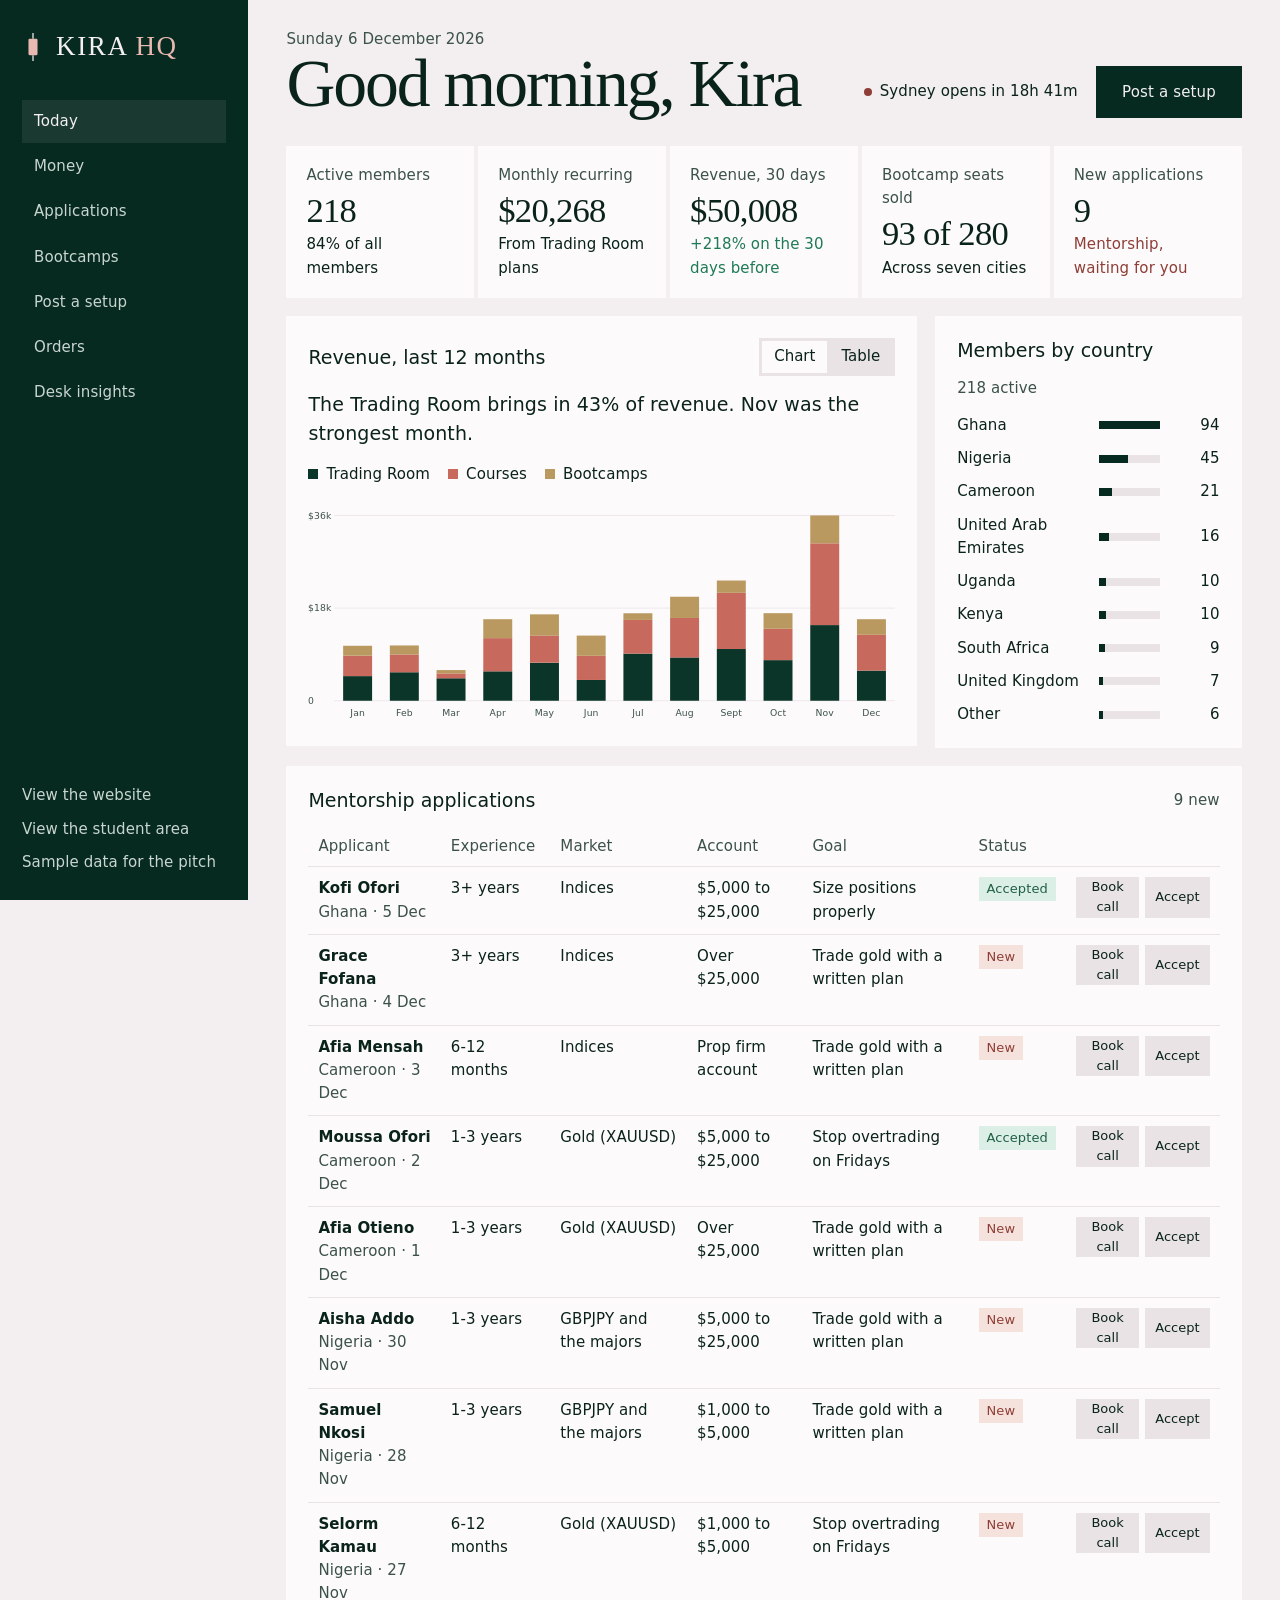
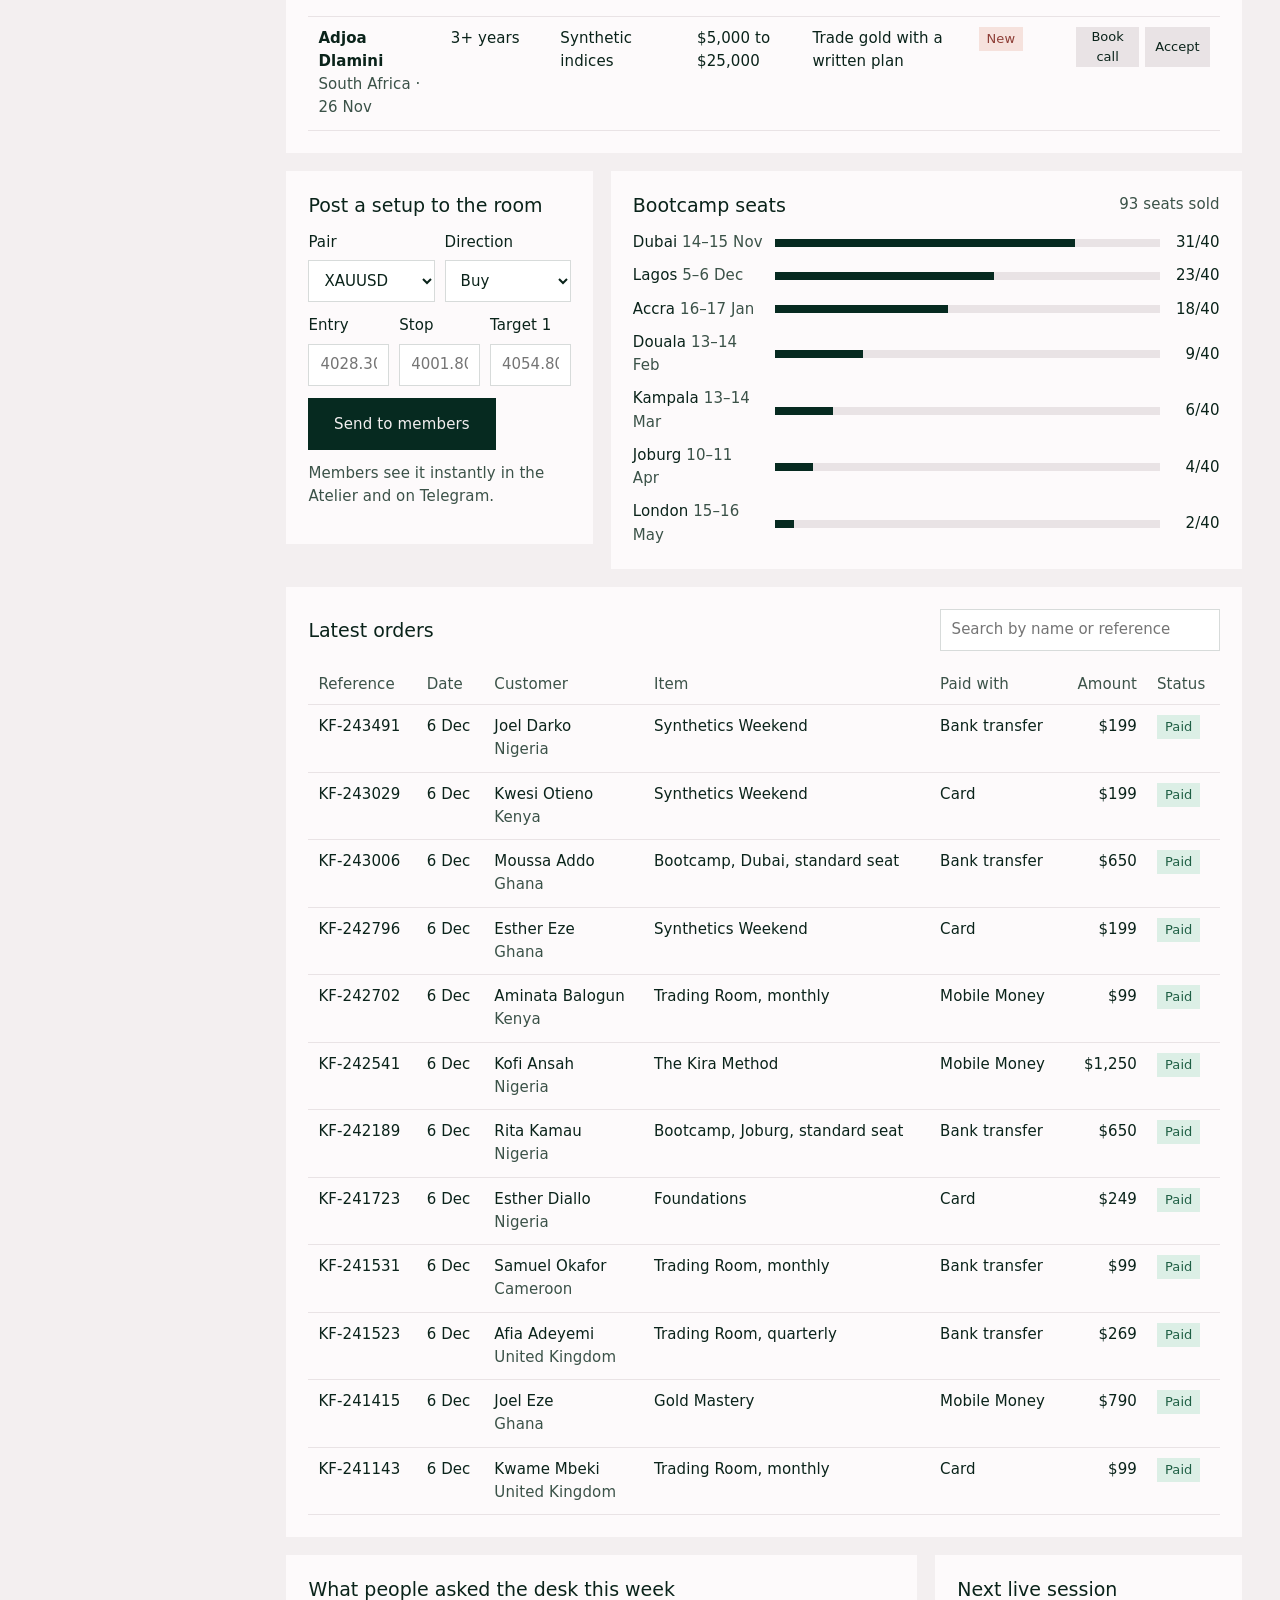
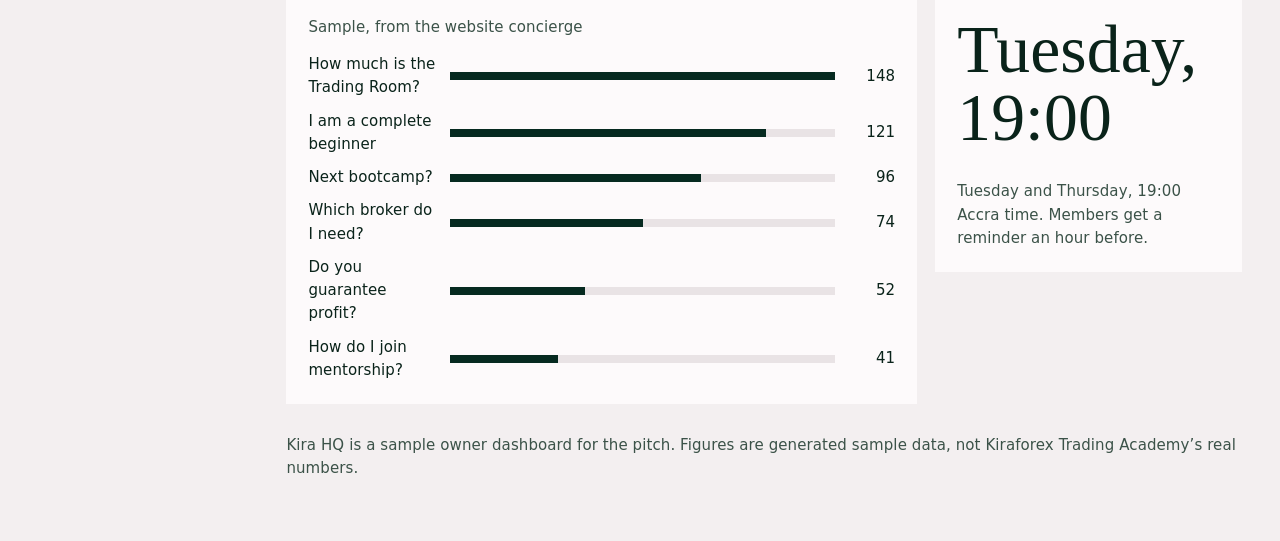
==== admin/index.html @ 9dfaa019 "Kira Forex: luxury forex academy website, student area and owner dashboard Pitch sample for Lamidi S" ====
<!doctype html>
<html lang="en">
<head>
<meta charset="utf-8">
<meta name="viewport" content="width=device-width, initial-scale=1, viewport-fit=cover">
<title>Kira HQ | Kiraforex Trading Academy</title>
<meta name="theme-color" content="#062a20">
<meta name="robots" content="noindex">
<link rel="icon" href="../assets/icons/favicon.svg" type="image/svg+xml">
<link rel="stylesheet" href="../assets/css/style.css">
<link rel="stylesheet" href="../assets/css/admin.css">
</head>
<body data-page="hq" data-no-shell data-no-desk class="hq">
<div class="hq-shell" data-ui>
  <aside class="hq-side" data-tone="malachite">
    <a class="hq-brand" href="#today"><svg viewBox="0 0 26 34" width="22" height="28" aria-hidden="true"><path d="M13 0v7M13 27v7" stroke="currentColor" stroke-width="1.5"/><rect x="7.5" y="7" width="11" height="20" rx="1.4" fill="#e8b9b0"/></svg><span>KIRA <em>HQ</em></span></a>
    <nav class="hq-nav" aria-label="Sections">
      <a href="#today" class="is-on">Today</a><a href="#money">Money</a><a href="#apps">Applications</a><a href="#camps">Bootcamps</a><a href="#setups">Post a setup</a><a href="#orders">Orders</a><a href="#desk">Desk insights</a>
    </nav>
    <div class="hq-side__foot"><a href="../index.html">View the website</a><a href="../portal.html">View the student area</a><span>Sample data for the pitch</span></div>
  </aside>

  <main class="hq-main" id="main">
    <header class="hq-top" id="today">
      <div><p class="hq-date" data-hq-date></p><h1 data-hq-hello>Good evening, Kira</h1></div>
      <div class="hq-top__r"><span class="hq-live"><i></i><span data-hq-sess></span></span><a class="btn" href="#setups">Post a setup</a></div>
    </header>

    <section class="hq-kpis" aria-label="Key numbers" data-kpis></section>

    <section class="hq-row" id="money">
      <div class="hq-card hq-card--wide">
        <div class="hq-card__h"><h2>Revenue, last 12 months</h2><div class="hq-tabs" role="tablist"><button role="tab" aria-selected="true" data-view="chart">Chart</button><button role="tab" aria-selected="false" data-view="table">Table</button></div></div>
        <p class="hq-finding" data-finding></p>
        <div class="hq-legend" data-legend></div>
        <div data-chart></div>
        <div data-table hidden></div>
      </div>
      <div class="hq-card">
        <div class="hq-card__h"><h2>Members by country</h2><span class="hq-muted" data-mem-total></span></div>
        <div class="hq-bars" data-countries></div>
      </div>
    </section>

    <section class="hq-row" id="apps">
      <div class="hq-card hq-card--full">
        <div class="hq-card__h"><h2>Mentorship applications</h2><span class="hq-muted" data-app-count></span></div>
        <div class="hq-table-wrap"><table class="hq-table"><thead><tr><th>Applicant</th><th>Experience</th><th>Market</th><th>Account</th><th>Goal</th><th>Status</th><th><span class="sr-only">Actions</span></th></tr></thead><tbody data-apps></tbody></table></div>
      </div>
    </section>

    <section class="hq-row" id="setups">
      <div class="hq-card">
        <div class="hq-card__h"><h2>Post a setup to the room</h2></div>
        <form class="hq-form" data-setup-form>
          <div class="hq-two"><label>Pair<select name="pair"><option>XAUUSD</option><option>GBPJPY</option><option>GBPAUD</option><option>USDJPY</option><option>BTCUSD</option><option>Volatility 75</option></select></label><label>Direction<select name="dir"><option>Buy</option><option>Sell</option></select></label></div>
          <div class="hq-three"><label>Entry<input name="entry" required inputmode="decimal" placeholder="4028.30"></label><label>Stop<input name="stop" required inputmode="decimal" placeholder="4001.80"></label><label>Target 1<input name="tp" required inputmode="decimal" placeholder="4054.80"></label></div>
          <button class="btn" type="submit">Send to members</button>
          <p class="hq-muted" data-setup-msg aria-live="polite">Members see it instantly in the Atelier and on Telegram.</p>
        </form>
        <ul class="hq-posted" data-posted></ul>
      </div>
      <div class="hq-card hq-card--wide" id="camps">
        <div class="hq-card__h"><h2>Bootcamp seats</h2><span class="hq-muted" data-camp-total></span></div>
        <div class="hq-bars" data-camps></div>
      </div>
    </section>

    <section class="hq-row">
      <div class="hq-card hq-card--full" id="orders">
        <div class="hq-card__h"><h2>Latest orders</h2><label class="hq-search"><span class="sr-only">Search orders</span><input type="search" placeholder="Search by name or reference" data-order-q></label></div>
        <div class="hq-table-wrap"><table class="hq-table"><thead><tr><th>Reference</th><th>Date</th><th>Customer</th><th>Item</th><th>Paid with</th><th class="r">Amount</th><th>Status</th></tr></thead><tbody data-orders></tbody></table></div>
      </div>
    </section>

    <section class="hq-row" id="desk">
      <div class="hq-card hq-card--wide">
        <div class="hq-card__h"><h2>What people asked the desk this week</h2><span class="hq-muted">Sample, from the website concierge</span></div>
        <div class="hq-bars" data-desk></div>
      </div>
      <div class="hq-card">
        <div class="hq-card__h"><h2>Next live session</h2></div>
        <p class="hq-big" data-hq-next></p>
        <p class="hq-muted">Tuesday and Thursday, 19:00 Accra time. Members get a reminder an hour before.</p>
      </div>
    </section>
    <p class="hq-foot">Kira HQ is a sample owner dashboard for the pitch. Figures are generated sample data, not Kiraforex Trading Academy&rsquo;s real numbers.</p>
  </main>
</div>
<script src="../assets/js/data.js"></script>
<script src="../assets/js/site.js"></script>
<script src="../assets/js/store.js"></script>
<script src="../assets/js/admin.js"></script>
</body>
</html>
---- assets/css/style.css ----
/* =========================================================================
   Kira Forex: design system
   Malachite and rose quartz, set in Bodoni Moda and Jost.
   Signature motif: the candle. The I in KIRA is a candle body with a wick.
   ========================================================================= */

@font-face { font-family: "Bodoni Moda"; src: url("../fonts/bodoni-moda-var.woff2") format("woff2"); font-weight: 400 900; font-style: normal; font-display: swap; }
@font-face { font-family: "Bodoni Moda"; src: url("../fonts/bodoni-moda-var-italic.woff2") format("woff2"); font-weight: 400 900; font-style: italic; font-display: swap; }
@font-face { font-family: "Jost"; src: url("../fonts/jost-var.woff2") format("woff2"); font-weight: 300 700; font-style: normal; font-display: swap; }

:root {
  /* colour: malachite, rose quartz, pearl; champagne only for wicks and light */
  --malachite: #062a20;
  --malachite-2: #0a3528;
  --malachite-3: #104332;
  --deep: #03190f;
  --emerald: #2f9e74;
  --rose: #e8b9b0;
  --rose-2: #f1d3cc;
  --rose-ink: #8e3e36;
  --pearl: #f3eff0;
  --pearl-2: #e9e3e5;
  --paper: #fdfafb;
  --ink: #0a231a;
  --ink-soft: #3b5248;
  --on-dark: #f4eff0;
  --on-dark-soft: #c9d6cf;
  --champagne: #dcc391;
  --champagne-2: #b9995f;

  /* roles, switched per section by data-tone */
  --bg: var(--pearl);
  --fg: var(--ink);
  --fg-soft: var(--ink-soft);
  --accent: var(--malachite);
  --accent-ink: var(--pearl);

  /* type */
  --display: "Bodoni Moda", "Didot", "Bodoni 72", Georgia, serif;
  --text: "Jost", "Futura", "Century Gothic", system-ui, sans-serif;
  --step-small: 0.9375rem;
  --step-body: clamp(1.0625rem, 1rem + 0.25vw, 1.1875rem);
  --step-lead: clamp(1.25rem, 1.05rem + 0.8vw, 1.75rem);
  --step-head: clamp(2.375rem, 1.35rem + 3.6vw, 4.75rem);
  --step-poster: clamp(4rem, 1rem + 9.6vw, 10.5rem);

  /* space */
  --m: clamp(20px, 2.2vw, 32px);           /* the one page margin */
  --gap: clamp(20px, 2vw, 32px);
  --section: clamp(96px, 12vw, 200px);
  --nav-h: 72px;

  /* motion */
  --ease-out: cubic-bezier(.16, 1, .3, 1);
  --ease-io: cubic-bezier(.76, 0, .24, 1);
  --ease-soft: cubic-bezier(.22, .61, .36, 1);
}

/* ---------- reset ---------- */
*, *::before, *::after { box-sizing: border-box; }
html { -webkit-text-size-adjust: 100%; text-size-adjust: 100%; scroll-behavior: auto; }
html.lenis, html.lenis body { height: auto; }
.lenis.lenis-smooth { scroll-behavior: auto !important; }
body { margin: 0; background: var(--malachite); color: var(--fg); font-family: var(--text); font-size: var(--step-body); line-height: 1.55; font-weight: 400; letter-spacing: 0.005em; -webkit-font-smoothing: antialiased; -moz-osx-font-smoothing: grayscale; text-rendering: optimizeLegibility; overflow-x: hidden; }
img, svg, video, canvas { display: block; max-width: 100%; }
img { height: auto; }
a { color: inherit; text-decoration: none; }
button, input, select, textarea { font: inherit; color: inherit; }
button { cursor: pointer; background: none; border: 0; padding: 0; }
h1, h2, h3, h4, p, blockquote, figure, ul, ol, dl, dd { margin: 0; padding: 0; }
figure { overflow: hidden; }
ul, ol { list-style: none; }
[hidden] { display: none !important; }
::selection { background: var(--rose); color: var(--malachite); }
:focus-visible { outline: 2px solid var(--champagne); outline-offset: 3px; }
.sr-only { position: absolute !important; width: 1px; height: 1px; padding: 0; margin: -1px; overflow: hidden; clip: rect(0 0 0 0); white-space: nowrap; border: 0; }
.skip { position: fixed; left: var(--m); top: -60px; z-index: 300; background: var(--pearl); color: var(--ink); padding: 12px 16px; transition: top .2s; }
.skip:focus { top: 12px; }

/* ---------- tones: each section sets its own field ---------- */
[data-tone="pearl"]   { --bg: var(--pearl);     --fg: var(--ink);     --fg-soft: var(--ink-soft);    --accent: var(--malachite); --accent-ink: var(--pearl); }
[data-tone="paper"]   { --bg: var(--pearl-2);   --fg: var(--ink);     --fg-soft: var(--ink-soft);    --accent: var(--malachite); --accent-ink: var(--pearl); }
[data-tone="rose"]    { --bg: var(--rose);      --fg: var(--deep);    --fg-soft: #4a3330;            --accent: var(--malachite); --accent-ink: var(--rose-2); }
[data-tone="blush"]   { --bg: var(--rose-2);    --fg: var(--deep);    --fg-soft: #573a36;            --accent: var(--malachite); --accent-ink: var(--rose-2); }
[data-tone="malachite"] { --bg: var(--malachite); --fg: var(--on-dark); --fg-soft: var(--on-dark-soft); --accent: var(--rose); --accent-ink: var(--malachite); }
[data-tone="deep"]    { --bg: var(--deep);      --fg: var(--on-dark); --fg-soft: var(--on-dark-soft); --accent: var(--rose); --accent-ink: var(--deep); }
[data-tone] { background-color: var(--bg); color: var(--fg); }

/* ---------- layout ---------- */
.wrap { padding-left: var(--m); padding-right: var(--m); }
.grid { display: grid; grid-template-columns: repeat(12, minmax(0, 1fr)); column-gap: var(--gap); }
.section { position: relative; padding-top: var(--section); padding-bottom: var(--section); }

/* ---------- type ---------- */
.t-display, h1, h2, h3 { font-family: var(--display); font-weight: 500; font-optical-sizing: auto; letter-spacing: -0.02em; line-height: 0.98; }
.t-head { font-size: var(--step-head); letter-spacing: -0.03em; line-height: 0.96; text-wrap: balance; }
.t-lead { font-size: var(--step-lead); line-height: 1.38; letter-spacing: -0.005em; }
.t-body { font-size: var(--step-body); }
.t-small { font-size: var(--step-small); line-height: 1.45; }
.t-soft { color: var(--fg-soft); }
.num { font-variant-numeric: tabular-nums lining-nums; font-feature-settings: "tnum" 1, "lnum" 1; }
.measure { max-width: 40ch; }
p + p { margin-top: 1em; }

/* ---------- buttons ---------- */
.btn { --b-bg: var(--accent); --b-fg: var(--accent-ink); position: relative; display: inline-flex; align-items: center; justify-content: center; gap: 12px; min-height: 52px; padding: 0 26px; background: var(--b-bg); color: var(--b-fg); font-family: var(--text); font-size: var(--step-small); font-weight: 500; letter-spacing: 0.01em; line-height: 1; white-space: nowrap; isolation: isolate; overflow: hidden; transition: color .45s var(--ease-out), transform .45s var(--ease-out); will-change: transform; }
.btn::before { content: ""; position: absolute; inset: 0; z-index: -1; background: var(--champagne); transform: scaleY(0); transform-origin: 50% 100%; transition: transform .55s var(--ease-out); }
.btn:hover::before, .btn:focus-visible::before { transform: scaleY(1); }
.btn:hover, .btn:focus-visible { color: var(--deep); }
.btn:active { transform: scale(.98); }
.btn .wick { width: 1px; height: 18px; background: currentColor; opacity: .6; }
.btn--ghost { --b-bg: transparent; --b-fg: var(--fg); box-shadow: inset 0 0 0 1.5px currentColor; } /* taste-skill-ignore: glass, form fields, floating paper or photo scrim, by design */
.btn--ghost::before { background: var(--fg); }
.btn--ghost:hover, .btn--ghost:focus-visible { color: var(--bg); }
.btn--full { width: 100%; }
.link { position: relative; display: inline-block; padding-bottom: 3px; }
.link::after { content: ""; position: absolute; left: 0; right: 0; bottom: 0; height: 1.5px; background: currentColor; transform: scaleX(0); transform-origin: 0 50%; transition: transform .5s var(--ease-out); }
.link:hover::after, .link:focus-visible::after, .link--on::after, .link[aria-current="page"]::after { transform: scaleX(1); }

/* ---------- glass: a material, used on the nav, the slip console, chips and the desk ---------- */
.glass { position: relative; background: rgba(246, 239, 233, 0.10); -webkit-backdrop-filter: blur(18px) saturate(150%); backdrop-filter: blur(18px) saturate(150%); box-shadow: inset 0 1px 0 rgba(255,255,255,.22), inset 0 0 0 1px rgba(255,255,255,.08); isolation: isolate; } /* taste-skill-ignore: glass, form fields, floating paper or photo scrim, by design */
.glass--light { background: rgba(255, 250, 247, 0.52); box-shadow: inset 0 1px 0 rgba(255,255,255,.7), inset 0 0 0 1px rgba(10,35,26,.06); } /* taste-skill-ignore: glass, form fields, floating paper or photo scrim, by design */
.glass::after { content: ""; position: absolute; inset: 0; pointer-events: none; z-index: 2; background: radial-gradient(240px circle at var(--mx, 50%) var(--my, -40%), rgba(255,255,255,.22), transparent 60%); opacity: 0; transition: opacity .5s var(--ease-soft); mix-blend-mode: soft-light; } /* taste-skill-ignore: glass, form fields, floating paper or photo scrim, by design */
.glass:hover::after, .glass.is-lit::after { opacity: 1; }

/* =========================================================================
   NAV: one steady frosted bar. It never hides on scroll.
   ========================================================================= */
.nav { position: fixed; inset: 0 0 auto 0; z-index: 90; height: var(--nav-h); display: flex; align-items: center; gap: 28px; padding: 0 var(--m); color: var(--on-dark); background: rgba(6, 42, 32, 0.34); -webkit-backdrop-filter: blur(20px) saturate(160%); backdrop-filter: blur(20px) saturate(160%); box-shadow: inset 0 -1px 0 rgba(255,255,255,.07); transition: background-color .5s var(--ease-soft), color .5s var(--ease-soft), box-shadow .5s; } /* taste-skill-ignore: glass, form fields, floating paper or photo scrim, by design */
.nav[data-tone-nav="light"] { color: var(--ink); background: rgba(246, 241, 238, 0.62); box-shadow: inset 0 -1px 0 rgba(10,35,26,.07); } /* taste-skill-ignore: glass, form fields, floating paper or photo scrim, by design */
.nav[data-tone-nav="rose"] { color: var(--deep); background: rgba(241, 211, 204, 0.58); box-shadow: inset 0 -1px 0 rgba(10,35,26,.07); } /* taste-skill-ignore: glass, form fields, floating paper or photo scrim, by design */
.brand { display: inline-flex; align-items: center; gap: 12px; flex: none; }
.brand__mark { width: 26px; height: 34px; color: currentColor; }
.brand__word { font-family: var(--display); font-size: var(--step-lead); font-weight: 600; letter-spacing: 0.06em; line-height: 1; }
.brand__sub { font-size: var(--step-small); opacity: .8; letter-spacing: .01em; margin-top: 2px; }
.nav__links { display: flex; gap: clamp(16px, 2vw, 32px); margin-left: auto; font-size: var(--step-small); }
.nav__links a { padding: 8px 0; }
.nav__cta { flex: none; min-height: 44px; padding: 0 20px; font-size: var(--step-small); }
.nav[data-tone-nav="light"] .nav__cta, .nav[data-tone-nav="rose"] .nav__cta { --b-bg: var(--malachite); --b-fg: var(--pearl); }
.nav .nav__cta { --b-bg: var(--rose); --b-fg: var(--deep); }
.nav__menu { display: none; margin-left: auto; min-height: 44px; padding: 0 4px; font-size: var(--step-body); }
.nav__menu .bars { display: inline-block; width: 22px; height: 10px; margin-left: 10px; vertical-align: middle; background: linear-gradient(currentColor, currentColor) 0 0 / 100% 1.5px no-repeat, linear-gradient(currentColor, currentColor) 0 100% / 70% 1.5px no-repeat; } /* taste-skill-ignore: glass, form fields, floating paper or photo scrim, by design */

.drawer { position: fixed; inset: 0; z-index: 120; display: none; flex-direction: column; padding: calc(var(--nav-h) + 24px) var(--m) 28px; background: rgba(3, 25, 15, 0.82); -webkit-backdrop-filter: blur(24px) saturate(140%); backdrop-filter: blur(24px) saturate(140%); color: var(--on-dark); opacity: 0; visibility: hidden; transition: opacity .45s var(--ease-soft), visibility 0s .45s; }
.drawer.is-show { display: flex; }
.drawer.is-open { opacity: 1; visibility: visible; transition: opacity .45s var(--ease-soft); }
.drawer__close { position: absolute; top: 14px; right: var(--m); min-height: 44px; font-size: var(--step-body); }
.drawer a.big { font-family: var(--display); font-size: var(--step-head); line-height: 1.05; letter-spacing: -0.02em; padding: 4px 0; display: block; }
.drawer__foot { margin-top: auto; display: grid; gap: 14px; }

/* =========================================================================
   HERO: KIRA as a monument. The I is a candle; Kira stands in it.
   ========================================================================= */
.hero { position: relative; min-height: 100svh; overflow: hidden; background: var(--malachite); color: var(--on-dark); isolation: isolate; }
.hero__gl { position: absolute; inset: 0; z-index: 0; width: 100%; height: 100%; }
.hero__fallback { position: absolute; inset: 0; z-index: 0; }
.hero__fallback svg { width: 100%; height: 100%; }
.hero__inner { position: relative; z-index: 2; min-height: 100svh; display: grid; grid-template-columns: minmax(0, 1fr); grid-template-rows: 1fr auto; padding: calc(var(--nav-h) + clamp(12px, 2vh, 28px)) var(--m) clamp(20px, 3vh, 32px); pointer-events: none; }
.hero__inner a, .hero__inner button, .hero__inner .pe { pointer-events: auto; }
.hero__top { display: flex; justify-content: space-between; align-items: flex-start; gap: 24px; }
.hero__intro { max-width: 44ch; }
.hero__intro p { font-size: var(--step-body); line-height: 1.45; color: var(--on-dark); }
.hero__intro .btn { margin-top: 18px; }
.hero__session { text-align: right; font-size: var(--step-small); line-height: 1.45; }
.hero__session strong { font-weight: 500; display: block; }
.hero__session .dot { display: inline-block; width: 7px; height: 7px; border-radius: 50%; background: var(--emerald); margin-right: 8px; vertical-align: 1px; box-shadow: 0 0 0 0 rgba(47,158,116,.6); animation: pulse 2.4s infinite; } /* taste-skill-ignore: glass, form fields, floating paper or photo scrim, by design */
.hero__session .dot.is-closed { background: var(--rose); animation: none; }
@keyframes pulse { 0% { box-shadow: 0 0 0 0 rgba(47,158,116,.55); } 70% { box-shadow: 0 0 0 10px rgba(47,158,116,0); } 100% { box-shadow: 0 0 0 0 rgba(47,158,116,0); } } /* taste-skill-ignore: glass, form fields, floating paper or photo scrim, by design */

.hero__stage { display: flex; align-items: center; justify-content: center; min-height: 0; min-width: 0; }
.monument { --F: min(37.2vw, calc((100svh - 290px) / 1.05)); position: relative; display: flex; align-items: flex-end; justify-content: center; font-family: var(--display); font-weight: 520; font-size: var(--F); line-height: .75; letter-spacing: -0.012em; color: var(--on-dark); white-space: nowrap; margin: 0; padding-top: .2em; will-change: transform; transform-origin: 50% 70%; }
.monument .l { display: inline-block; position: relative; z-index: 3; height: .75em; line-height: .75; will-change: transform, filter; }
.monument .l--k { z-index: 4; }
.i-slot { position: relative; display: inline-block; width: .42em; height: .75em; flex: none; z-index: 2; }
.i-slot__wick { position: absolute; left: 50%; width: max(1.5px, .0035em); margin-left: max(-0.75px, -.00175em); background: var(--champagne); transform-origin: 50% 0; }
.i-slot__wick--top { top: -.17em; height: .17em; }
.i-slot__wick--bot { top: .75em; height: .13em; transform-origin: 50% 0; }
.i-slot__body { position: absolute; left: 50%; top: 0; width: .27em; height: .75em; margin-left: -.135em; background: var(--rose); border-radius: .03em; overflow: hidden; transform-origin: 50% 50%; }
.i-slot__body::after { content: ""; position: absolute; inset: 0; background: linear-gradient(100deg, rgba(255,255,255,.28) 0%, rgba(255,255,255,0) 32%, rgba(255,255,255,0) 70%, rgba(255,255,255,.12) 100%); } /* taste-skill-ignore: glass, form fields, floating paper or photo scrim, by design */
.i-slot__kira { position: absolute; bottom: -.004em; left: -.043em; width: .422em; height: auto; max-width: none; z-index: 3; transform-origin: 50% 100%; will-change: transform; filter: drop-shadow(0 .012em .02em rgba(3,25,15,.35)); } /* taste-skill-ignore: grounds the cut-out on the candle */
.hero__bottom { display: flex; justify-content: space-between; align-items: flex-end; gap: 24px; }
.hero__where { font-size: var(--step-small); line-height: 1.45; max-width: 30ch; }
.ticker { display: inline-grid; grid-template-columns: auto auto; column-gap: 18px; row-gap: 2px; align-items: baseline; padding: 14px 18px; color: var(--on-dark); font-size: var(--step-small); }
.ticker__pair { font-weight: 500; }
.ticker__px { font-family: var(--display); font-size: var(--step-lead); line-height: 1; letter-spacing: -0.01em; text-align: right; }
.ticker__chg { text-align: right; }
.ticker__chg.is-down { color: var(--rose); }
.ticker__chg.is-up { color: #8fe0bd; }
.ticker__sess { grid-column: 1 / -1; margin-top: 10px; padding-top: 10px; box-shadow: inset 0 1px 0 rgba(255,255,255,.12); } /* taste-skill-ignore: glass, form fields, floating paper or photo scrim, by design */
.ticker__sess .dot { display: inline-block; width: 7px; height: 7px; border-radius: 50%; background: var(--emerald); margin-right: 8px; vertical-align: 1px; animation: pulse 2.4s infinite; }
.ticker__sess .dot.is-closed { background: var(--rose); animation: none; }
.ticker__src { grid-column: 1 / -1; color: var(--on-dark-soft); font-size: var(--step-small); margin-top: 6px; }
.hero__scroll { position: absolute; left: 50%; bottom: 18px; z-index: 3; width: 1px; height: 46px; background: rgba(220,195,145,.35); overflow: hidden; }
.hero__scroll::after { content: ""; position: absolute; left: 0; top: -46px; width: 1px; height: 46px; background: var(--champagne); animation: wick 2.2s var(--ease-io) infinite; }
@keyframes wick { to { transform: translateY(92px); } }
.hero__photo { display: none; }

/* =========================================================================
   PROOF: where Kira teaches, as one sentence, a city lit at a time
   ========================================================================= */
.proof h2 { font-size: var(--step-lead); font-family: var(--text); font-weight: 500; letter-spacing: 0; line-height: 1.3; margin-bottom: 28px; }
.proof__sentence { font-family: var(--display); font-size: var(--step-lead); line-height: 1.22; letter-spacing: -0.01em; max-width: 34ch; }
.proof__sentence .c { color: rgba(10,35,26,.42); transition: color .45s var(--ease-soft); }
.proof__sentence .c.is-lit { color: var(--ink); }
.proof__row { display: grid; grid-template-columns: repeat(12, minmax(0,1fr)); column-gap: var(--gap); align-items: end; }
.proof__text { grid-column: 1 / span 7; }
.proof__stats { grid-column: 9 / span 4; display: grid; grid-template-columns: repeat(2, minmax(0, 1fr)); gap: 36px 24px; }
.stat__n { font-family: var(--display); font-size: var(--step-head); line-height: .9; letter-spacing: -0.03em; }
.stat__l { margin-top: 10px; font-size: var(--step-small); }
.stat__l a { color: var(--fg); }

/* =========================================================================
   STORY: the lounge opens to the full screen, then side facts and the record
   ========================================================================= */
.story { padding-top: 0; }
.story__open { position: relative; height: 150svh; }
.story__frame { position: sticky; top: 0; height: 100svh; overflow: hidden; display: grid; place-items: center; }
.story__pic { position: relative; width: 100%; height: 100%; overflow: hidden; will-change: clip-path; clip-path: inset(12% 22% 12% 22%); }
.story__pic img { width: 100%; height: 100%; object-fit: cover; object-position: 50% 58%; transform: scale(1.18); will-change: transform; }
.story__cap { position: absolute; left: 0; right: 0; bottom: 0; z-index: 2; padding: 80px var(--m) 26px; color: var(--on-dark); font-size: var(--step-small); background: linear-gradient(180deg, rgba(0,0,0,0), rgba(0,0,0,.55)); } /* taste-skill-ignore: glass, form fields, floating paper or photo scrim, by design */
.story__body { padding-top: clamp(80px, 9vw, 140px); }
.story__row { display: grid; grid-template-columns: repeat(12, minmax(0,1fr)); column-gap: var(--gap); }
.story__row > :first-child { grid-column: 1 / span 3; }
.story__row > :last-child { grid-column: 5 / span 8; }
.facts { display: grid; gap: 20px; align-content: start; max-width: 240px; }
.facts dt { font-size: var(--step-small); color: var(--fg-soft); }
.facts dd { font-size: var(--step-body); font-weight: 500; }
.story__para { font-family: var(--display); font-size: var(--step-lead); line-height: 1.3; letter-spacing: -0.008em; max-width: 34em; }
.story__para + .story__sign { margin-top: 28px; display: flex; align-items: center; gap: 18px; }
.story__sign img { width: 72px; height: 72px; object-fit: cover; }
.story__h { font-size: var(--step-head); margin-bottom: 36px; max-width: 16ch; }
.story__row--rec { margin-top: 120px; }
.rec__word { font-size: var(--step-body); font-weight: 500; }
.rec__lists { display: grid; grid-template-columns: repeat(2, minmax(0, 340px)); gap: 40px 64px; }
.rec__list h3 { font-family: var(--text); font-size: var(--step-body); font-weight: 500; letter-spacing: 0; margin-bottom: 14px; line-height: 1.3; }
.rec__list li { display: flex; justify-content: space-between; gap: 16px; font-size: var(--step-small); padding: 7px 0; }
.rec__list li span:last-child { color: var(--fg-soft); flex: none; }

/* =========================================================================
   OFFERS: four columns of names; the picture spot answers the hover
   ========================================================================= */
.offers h2 { font-size: var(--step-head); max-width: 14ch; margin-bottom: 72px; }
.offers__grid { display: grid; grid-template-columns: repeat(12, minmax(0,1fr)); column-gap: var(--gap); align-items: start; }
.offer { grid-column: span 4; padding: 0 0 56px; }
.offer:nth-child(1) { grid-column: 1 / span 4; grid-row: 1; }
.offer:nth-child(2) { grid-column: 5 / span 4; grid-row: 1; }
.offer:nth-child(3) { grid-column: 1 / span 4; grid-row: 2; }
.offer:nth-child(4) { grid-column: 5 / span 4; grid-row: 2; }
.offer__name { display: block; font-family: var(--display); font-size: min(var(--step-head), 4vw); letter-spacing: -0.03em; white-space: nowrap; line-height: 1.05; letter-spacing: -0.015em; margin-bottom: 6px; }
.offer__from { font-size: var(--step-small); color: var(--fg-soft); display: block; }
.offer__line { margin: 14px 0 20px; max-width: 34ch; font-size: var(--step-body); line-height: 1.45; color: var(--fg); }
.offer__items { columns: 2; column-gap: var(--gap); }
.offer__items li { break-inside: avoid; font-size: var(--step-body); line-height: 1.3; padding: 5px 0; color: var(--fg-soft); transition: color .35s var(--ease-soft), transform .35s var(--ease-out); cursor: default; }
.offer__items li:hover, .offer__items li.is-on { color: var(--fg); transform: translateX(6px); }
.offer.is-on .offer__name { color: var(--rose); }
.offer__go { margin-top: 22px; display: inline-block; font-size: var(--step-small); }
.offers__spot { grid-column: 9 / span 4; grid-row: 1 / span 2; align-self: start; position: sticky; top: calc(var(--nav-h) + 24px); }
.spot__frame { position: relative; aspect-ratio: 4 / 5; overflow: hidden; background: var(--malachite-3); transform-style: preserve-3d; will-change: transform; }
.spot__frame img { position: absolute; inset: 0; width: 100%; height: 100%; object-fit: cover; opacity: 0; transform: scale(1.06); transition: opacity .7s var(--ease-soft), transform 1.4s var(--ease-out); }
.spot__frame img.is-on { opacity: 1; transform: scale(1); }
.spot__chip { position: absolute; left: 14px; right: 14px; bottom: 14px; z-index: 3; padding: 14px 16px; color: var(--on-dark); }
.spot__word { font-family: var(--display); font-size: var(--step-lead); line-height: 1; }
.spot__line { margin-top: 8px; font-size: var(--step-small); line-height: 1.4; }
.offers__risk { grid-column: 1 / span 8; margin-top: 64px; max-width: 66ch; font-size: var(--step-small); color: var(--fg-soft); }

/* =========================================================================
   THE SLIP: size every trade like Kira (the one live thing)
   ========================================================================= */
.slip-sec { overflow: hidden; }
.slip-sec__bg { position: absolute; inset: 0; z-index: 0; opacity: .12; }
.slip-sec__bg img { width: 100%; height: 100%; object-fit: cover; filter: grayscale(1) contrast(1.1); mix-blend-mode: multiply; }
.slip-sec .grid { position: relative; z-index: 1; align-items: start; }
.slip-sec__copy { grid-column: 1 / span 5; }
.slip-sec__copy h2 { font-size: var(--step-head); max-width: 11ch; }
.slip-sec__copy blockquote { margin-top: 28px; font-size: var(--step-lead); line-height: 1.38; max-width: 30ch; }
.slip-sec__copy cite { display: block; margin-top: 14px; font-style: normal; font-size: var(--step-small); color: var(--fg-soft); }
.console { margin-top: 40px; padding: 26px; display: grid; grid-template-columns: minmax(0, 1fr); gap: 22px; max-width: 520px; color: var(--ink); }
.console > * { min-width: 0; }
.console label, .console .lbl { display: block; font-size: var(--step-small); font-weight: 500; margin-bottom: 10px; }
.seg { display: inline-flex; flex-wrap: wrap; gap: 6px; }
.seg button { min-height: 40px; padding: 0 14px; font-size: var(--step-small); background: rgba(10,35,26,.06); color: var(--ink); transition: background .3s, color .3s; }
.seg button[aria-pressed="true"] { background: var(--malachite); color: var(--pearl); }
.seg button:hover { background: rgba(10,35,26,.12); }
.seg button[aria-pressed="true"]:hover { background: var(--malachite); }
.field { display: flex; align-items: center; gap: 10px; background: rgba(255,255,255,.65); padding: 0 14px; min-height: 52px; box-shadow: inset 0 0 0 1px rgba(10,35,26,.12); } /* taste-skill-ignore: glass, form fields, floating paper or photo scrim, by design */
.field:focus-within { box-shadow: inset 0 0 0 2px var(--malachite); } /* taste-skill-ignore: glass, form fields, floating paper or photo scrim, by design */
.field input { flex: 1; min-width: 0; border: 0; background: transparent; outline: none; font-size: var(--step-lead); font-variant-numeric: tabular-nums; }
.field span { color: var(--ink-soft); }
.range { width: 100%; accent-color: var(--malachite); }
.range-row { display: flex; justify-content: space-between; font-size: var(--step-small); color: var(--ink-soft); margin-top: 6px; }
.console__warn { font-size: var(--step-small); color: var(--rose-ink); min-height: 1.4em; }
.two { display: grid; grid-template-columns: minmax(0, 1fr) minmax(0, 1fr); gap: 12px; }

.slip-wrap { grid-column: 7 / span 5; position: relative; perspective: 1400px; align-self: end; }
.slip-sec .slip-wrap::before { content: ""; position: absolute; left: calc(-1 * (100% / 5 + var(--gap))); top: 50%; width: calc(100% / 5 + var(--gap)); height: 1.5px; background: var(--champagne-2); }
.slip-sec .slip { margin-left: 0; }
.slip-sec .slip-wrap::after { content: ""; position: absolute; left: -6px; top: calc(50% - 5px); width: 11px; height: 11px; border-radius: 50%; background: var(--malachite); }
.slip { position: relative; width: min(100%, 470px); margin-left: auto; background: var(--paper); color: var(--ink); padding: 30px 30px 54px; font-size: var(--step-small); transform-style: preserve-3d; will-change: transform; box-shadow: 0 30px 60px -30px rgba(3,25,15,.45), 0 8px 18px -10px rgba(3,25,15,.25); clip-path: polygon(0 0, 100% 0, 100% calc(100% - 14px), 96% 100%, 92% calc(100% - 14px), 88% 100%, 84% calc(100% - 14px), 80% 100%, 76% calc(100% - 14px), 72% 100%, 68% calc(100% - 14px), 64% 100%, 60% calc(100% - 14px), 56% 100%, 52% calc(100% - 14px), 48% 100%, 44% calc(100% - 14px), 40% 100%, 36% calc(100% - 14px), 32% 100%, 28% calc(100% - 14px), 24% 100%, 20% calc(100% - 14px), 16% 100%, 12% calc(100% - 14px), 8% 100%, 4% calc(100% - 14px), 0 100%); } /* taste-skill-ignore: glass, form fields, floating paper or photo scrim, by design */
.slip__head { display: flex; justify-content: space-between; align-items: flex-start; gap: 16px; padding-bottom: 18px; }
.slip__brand { font-family: var(--display); font-size: var(--step-lead); line-height: 1; letter-spacing: 0.04em; }
.slip__meta { font-size: var(--step-small); color: var(--ink-soft); text-align: right; line-height: 1.4; }
.slip__title { font-family: var(--display); font-size: var(--step-lead); line-height: 1; letter-spacing: -0.02em; margin: 4px 0 6px; }
.slip__title .dir { color: var(--emerald); }
.slip__title .dir.is-sell { color: var(--rose-ink); }
.slip h4 { font-family: var(--text); font-weight: 600; font-size: var(--step-small); margin-top: 26px; margin-bottom: 4px; }
.row { display: flex; align-items: baseline; gap: 8px; padding: 6px 0; font-variant-numeric: tabular-nums; }
.row .dots { flex: 1; height: 4px; align-self: center; margin-top: 4px; background-image: radial-gradient(circle, rgba(10,35,26,.35) 1.2px, transparent 1.6px); background-size: 8px 4px; background-repeat: repeat-x; } /* taste-skill-ignore: glass, form fields, floating paper or photo scrim, by design */
.row .v { font-weight: 500; }
.row .v.pos { color: #1f7a56; }
.row .v.neg { color: var(--rose-ink); }
.slip__total { display: flex; justify-content: space-between; align-items: center; gap: 12px; margin: 26px -30px 0; padding: 14px 30px; min-height: 52px; background: var(--malachite); color: var(--pearl); font-variant-numeric: tabular-nums; }
.slip-sec .slip__total strong, .slip__total strong.big { font-size: var(--step-head) !important; line-height: 1; letter-spacing: -0.03em; }
.slip__total strong { font-family: var(--display); font-size: var(--step-lead); font-weight: 500; }
.slip__note { margin-top: 18px; font-size: var(--step-small); line-height: 1.45; color: var(--ink-soft); }
.slip__actions { display: flex; gap: 18px; align-items: center; margin-top: 18px; font-size: var(--step-small); }
.slip .flash { animation: flash .7s var(--ease-soft); }
@keyframes flash { 0% { background-color: rgba(220,195,145,.55); } 100% { background-color: transparent; } }

/* =========================================================================
   FORECAST: her real charts and uploads
   ========================================================================= */
.forecast .grid { align-items: start; }
.forecast__left { grid-column: 1 / span 7; }
.forecast__media { position: relative; display: block; }
.forecast__thumbs { display: grid; grid-template-columns: 1fr 1fr; gap: var(--gap); margin-top: var(--gap); }
.forecast__thumbs figure { background: #fff; }
.forecast__thumbs img { width: 100%; aspect-ratio: 1280 / 708; object-fit: cover; }
.forecast__thumbs figcaption { padding: 12px 0 0; background: var(--bg); font-size: var(--step-small); color: var(--fg-soft); }
.forecast__chart { position: relative; overflow: hidden; background: #fff; aspect-ratio: 1280 / 708; }
.forecast__chart img { width: 100%; height: 100%; object-fit: cover; transition: transform 1.2s var(--ease-out); }
.forecast__media:hover .forecast__chart img { transform: scale(1.03); }
.play { position: absolute; left: 22px; bottom: 22px; z-index: 3; display: inline-flex; align-items: center; gap: 14px; padding: 12px 18px 12px 12px; color: var(--ink); font-weight: 500; }
.play__btn { width: 44px; height: 44px; display: grid; place-items: center; background: var(--malachite); color: var(--pearl); }
.forecast__copy { grid-column: 9 / span 4; }
.forecast__copy h2 { font-size: var(--step-head); max-width: 9ch; }
.forecast__copy p { margin-top: 22px; }
.vids { margin-top: 34px; }
.vids li a { display: grid; grid-template-columns: minmax(0,1fr) auto; gap: 4px 16px; padding: 14px 0; transition: transform .35s var(--ease-out); }
.vids li a:hover { transform: translateX(6px); }
.vids .vt { font-size: var(--step-body); line-height: 1.35; font-weight: 500; }
.vids .vm { font-size: var(--step-small); color: var(--fg-soft); grid-column: 1; }
.vids .vl { grid-row: 1 / span 2; grid-column: 2; align-self: center; font-variant-numeric: tabular-nums; color: var(--fg-soft); font-size: var(--step-small); }
.forecast__more { margin-top: 26px; }

/* =========================================================================
   TOUR: one city per poster line
   ========================================================================= */
.tour { padding-top: clamp(80px, 8vw, 140px); padding-bottom: clamp(80px, 8vw, 140px); }
.tour__head { display: flex; justify-content: space-between; align-items: baseline; gap: 24px; margin-bottom: 40px; }
.tour__head h2 { font-size: var(--step-lead); font-family: var(--text); font-weight: 500; letter-spacing: 0; line-height: 1.3; }
.tour__head p { font-size: var(--step-small); color: var(--fg-soft); text-align: right; max-width: 40ch; }
.tour__note { display: none; }
.poster li a { position: relative; display: flex; align-items: baseline; justify-content: space-between; gap: 24px; font-family: var(--display); font-size: var(--step-poster); line-height: .92; letter-spacing: -0.035em; text-transform: uppercase; transition: color .35s var(--ease-soft); }
.poster li a .city { display: inline-block; transition: transform .6s var(--ease-out); }
.poster li a:hover, .poster li a:focus-visible { color: var(--rose); }
.poster li a:hover .city { transform: translateX(1.2vw); }
.poster .meta { font-family: var(--text); font-size: var(--step-body); letter-spacing: 0; text-transform: none; line-height: 1.3; text-align: right; font-variant-numeric: tabular-nums; flex: none; color: var(--fg); }
.poster .meta small { display: block; font-size: var(--step-small); color: var(--fg-soft); }

/* =========================================================================
   ON THE ROAD: small frames, wide space
   ========================================================================= */
.road { min-height: 100svh; display: flex; flex-direction: column; justify-content: center; padding: 120px 0; overflow: hidden; }
.road__title { position: relative; z-index: 3; padding: 0 var(--m); margin-bottom: -12px; }
.road__title h2 { display: inline; font-family: var(--text); font-weight: 500; font-size: var(--step-lead); letter-spacing: 0; line-height: 1.3; }
.road__title span { color: var(--fg-soft); margin-left: 10px; font-size: var(--step-small); }
.road__strip { display: flex; gap: 5vw; overflow-x: auto; scrollbar-width: none; padding: 0 var(--m) 0 calc(var(--m) + 3vw); scroll-snap-type: x proximity; cursor: grab; -webkit-overflow-scrolling: touch; }
.road__strip::-webkit-scrollbar { display: none; }
.road__strip.is-drag { cursor: grabbing; scroll-snap-type: none; }
.road__strip figure { flex: none; width: 11vw; min-width: 150px; aspect-ratio: 2 / 3; overflow: hidden; scroll-snap-align: start; background: var(--pearl-2); }
.road__strip img { width: 100%; height: 100%; object-fit: cover; transition: transform .25s var(--ease-soft); pointer-events: none; user-select: none; -webkit-user-drag: none; }
.road__strip figure:hover img { transform: scale(1.1); }
.road__strip figure:nth-child(3n+2) { margin-top: 9svh; }
.road__strip figure:nth-child(3n) { margin-top: -5svh; }

/* =========================================================================
   VOICES: one large voice, two small
   ========================================================================= */
.voices { min-height: 100svh; display: grid; grid-template-rows: auto 1fr auto; padding-top: clamp(110px, 12vw, 180px); padding-bottom: 32px; }
.voices__lead { max-width: 15em; margin: 0 auto; text-align: center; font-family: var(--display); font-size: var(--step-head); line-height: 1.04; letter-spacing: -0.025em; text-wrap: balance; }
.voices__lead h2 { font: inherit; letter-spacing: inherit; line-height: inherit; }
.voices__lead figcaption { display: block; margin-top: 24px; font-family: var(--text); font-size: var(--step-small); letter-spacing: 0; color: var(--fg-soft); }
.voices__corners { display: grid; grid-template-columns: repeat(12, minmax(0,1fr)); column-gap: var(--gap); align-items: end; padding: 0 var(--m); margin-top: 120px; }
.voices__corners blockquote { grid-column: 1 / span 3; font-size: var(--step-body); line-height: 1.5; }
.voices__corners blockquote:last-child { grid-column: 10 / span 3; }
.voices__corners footer { margin-top: 14px; font-size: var(--step-small); color: var(--fg-soft); line-height: 1.4; }
.voices__mid { grid-column: 5 / span 4; align-self: center; text-align: center; font-size: var(--step-small); color: var(--fg-soft); }

/* =========================================================================
   PRICE: one plan as a sentence
   ========================================================================= */
.price { min-height: 86svh; display: flex; flex-direction: column; justify-content: center; }
.price__h { font-size: var(--step-poster); line-height: .98; letter-spacing: -0.035em; max-width: 15ch; }
.price__fig { display: inline-block; background: var(--malachite); color: var(--rose-2); padding: 0 .15em; line-height: .98; font-variant-numeric: tabular-nums lining-nums; transition: color .3s; }
.price__fig.flash { animation: figflash .6s var(--ease-soft); }
@keyframes figflash { 0% { color: var(--champagne); } 100% { color: var(--rose-2); } }
.price__row { display: grid; grid-template-columns: repeat(12, minmax(0,1fr)); column-gap: var(--gap); align-items: end; margin-top: 64px; }
.price__inc { grid-column: 1 / span 6; font-size: var(--step-body); line-height: 1.55; max-width: 52ch; }
.price__act { grid-column: 9 / span 4; justify-self: end; text-align: right; display: grid; gap: 14px; justify-items: end; }
.price__ccy { grid-column: 1 / span 12; margin-top: 56px; display: flex; flex-wrap: wrap; align-items: center; gap: 12px 18px; }
.price__ccy .lbl { font-size: var(--step-small); font-weight: 500; }
.ccy { display: inline-flex; flex-wrap: wrap; gap: 4px; padding: 5px; }
.ccy button { min-height: 38px; min-width: 52px; padding: 0 10px; font-size: var(--step-small); font-weight: 500; color: var(--deep); transition: background .3s, color .3s; }
.ccy button[aria-pressed="true"] { background: var(--malachite); color: var(--rose-2); }
.ccy button:not([aria-pressed="true"]):hover { background: rgba(6,42,32,.1); }
.price__fine { grid-column: 1 / span 8; margin-top: 28px; font-size: var(--step-small); color: var(--fg-soft); max-width: 66ch; }

/* =========================================================================
   FAQ: wide heading, indented questions
   ========================================================================= */
.faq { overflow-x: clip; }
.faq h2 { font-size: var(--step-head); max-width: 16ch; letter-spacing: -0.035em; }
.faq__list { display: grid; grid-template-columns: repeat(12, minmax(0,1fr)); column-gap: var(--gap); margin-top: 80px; }
.faq__list > div { grid-column: 5 / span 8; display: grid; gap: 14px; }
.qa { position: relative; }
.qa summary { list-style: none; cursor: pointer; display: flex; align-items: center; justify-content: space-between; gap: 24px; padding: 20px 24px; margin: 0 -24px; font-size: var(--step-lead); line-height: 1.3; transition: background-color .35s var(--ease-soft); }
.qa summary::-webkit-details-marker { display: none; }
.qa summary .chev { flex: none; width: 14px; height: 14px; border-right: 2px solid currentColor; border-bottom: 2px solid currentColor; transform: rotate(45deg) translateY(-3px); transition: transform .45s var(--ease-out); }
.qa[open] summary .chev { transform: rotate(225deg) translateY(-3px); }
.qa[open] { background: var(--pearl-2); }
.qa[open] summary { margin: 0; }
.qa .ans { padding: 0 24px 24px; max-width: 48ch; font-size: var(--step-body); color: var(--fg); }
.qa[open] { margin: 0 -24px; }
.qa[open] .ans { padding-left: 24px; }

/* =========================================================================
   FOUNDATION band
   ========================================================================= */
.found .grid { align-items: center; }
.found__pic { grid-column: 1 / span 5; aspect-ratio: 4 / 5; overflow: hidden; }
.found__pic img { width: 100%; height: 100%; object-fit: cover; }
.found__copy { grid-column: 7 / span 5; }
.found__copy h2 { font-size: var(--step-head); max-width: 10ch; }
.found__copy p { margin-top: 24px; max-width: 44ch; }
.found__copy .btn { margin-top: 32px; }

/* =========================================================================
   CTA: one word is the button
   ========================================================================= */
.cta { position: relative; display: block; min-height: 62svh; background: var(--rose); color: var(--malachite); overflow: hidden; clip-path: polygon(0 0, 100% 0, 100% 100%, 0 100%); transition: background-color .25s, color .25s; }
.cta:hover, .cta:focus-visible { background: var(--malachite); color: var(--rose); outline: none; }
.cta__line { position: absolute; left: var(--m); top: 28px; max-width: 30ch; font-size: var(--step-body); line-height: 1.4; }
.cta__arrow { position: absolute; right: var(--m); top: 24px; width: 48px; height: 48px; transition: transform .5s var(--ease-out); }
.cta:hover .cta__arrow { transform: translate(6px, -6px); }
.cta__word { position: absolute; left: var(--m); right: var(--m); bottom: 2.2vw; font-family: var(--display); font-weight: 600; font-size: 28.5vw; line-height: .74; letter-spacing: -0.045em; white-space: nowrap; }
.cta__wick { position: absolute; left: 50%; top: 0; width: 1.5px; height: 100%; background: currentColor; opacity: .18; }

/* =========================================================================
   FOOTER: invitation over a cropped name
   ========================================================================= */
.foot { position: relative; min-height: 100svh; overflow: hidden; display: flex; flex-direction: column; padding-top: clamp(96px, 10vw, 160px); }
.foot__top { display: grid; grid-template-columns: repeat(12, minmax(0,1fr)); column-gap: var(--gap); }
.foot__inv { grid-column: 1 / span 7; }
.foot__inv h2 { font-size: var(--step-poster); letter-spacing: -0.04em; }
.foot__inv p { margin-top: 18px; font-size: var(--step-lead); }
.foot__inv .btn { margin-top: 36px; }
.foot__links { grid-column: 10 / span 3; display: grid; gap: 12px; font-size: var(--step-body); align-content: start; }
.foot__risk { margin-top: 72px; max-width: 68ch; font-size: var(--step-small); line-height: 1.55; }
.foot__risk strong { font-weight: 600; }
.foot__legal { margin-top: auto; padding-top: 48px; display: flex; flex-wrap: wrap; justify-content: space-between; gap: 10px 24px; font-size: var(--step-small); position: relative; z-index: 2; }
.foot__legal nav { display: flex; flex-wrap: wrap; gap: 8px 22px; }
.foot__name { position: relative; margin: 10px calc(var(--m) * -1) 0; height: 22vw; overflow: hidden; }
.foot__name span { position: absolute; left: 50%; top: 0; transform: translate(-50%, 0); font-family: var(--display); font-weight: 600; font-size: 33vw; line-height: .78; letter-spacing: -0.04em; white-space: nowrap; color: var(--malachite); will-change: transform; }

/* =========================================================================
   PAGE CURTAIN: a candle opens across the screen
   ========================================================================= */
.curtain { position: fixed; inset: 0; z-index: 200; pointer-events: none; display: grid; place-items: center; }
.curtain__body { position: absolute; inset: 0; background: var(--malachite); transform: scaleX(0); transform-origin: 50% 50%; }
.curtain__wick { position: absolute; left: 50%; top: 0; width: 1.5px; height: 100%; background: var(--champagne); transform: scaleY(0); transform-origin: 50% 0; }
.curtain__word { position: relative; font-family: var(--display); font-size: var(--step-head); color: var(--on-dark); letter-spacing: 0.12em; opacity: 0; visibility: hidden; }
.curtain.is-cover { pointer-events: auto; }
.curtain.is-cover .curtain__body { transform: scaleX(1); }
.curtain.is-cover .curtain__word { opacity: 1; visibility: visible; }

/* intro (home, first visit): held until home.js takes over */
html.is-intro .monument .l, html.is-intro .i-slot__kira, html.is-intro [data-hero-part], html.is-intro .nav { opacity: 0; }
html.is-intro .i-slot__body { transform: scaleX(.012) scaleY(0); }
html.is-intro .i-slot__wick { transform: scaleY(0); }
/* intro veil (home, first visit) */
.intro-skip { position: fixed; right: var(--m); bottom: 24px; z-index: 210; min-height: 40px; padding: 0 14px; font-size: var(--step-small); color: var(--on-dark); opacity: 0; transition: opacity .4s; }
html.is-intro .intro-skip { opacity: .85; }

/* =========================================================================
   THE DESK: Kira's concierge
   ========================================================================= */
.desk-btn { transition: opacity .5s var(--ease-soft), transform .5s var(--ease-out), visibility 0s; }
body.at-hero .desk-btn { display: none; }
.desk-btn { position: fixed; right: var(--m); bottom: 22px; z-index: 95; display: inline-flex; align-items: center; gap: 12px; min-height: 52px; padding: 0 18px 0 14px; color: var(--on-dark); font-size: var(--step-small); font-weight: 500; background: rgba(6,42,32,.55); }
.desk-btn .ava { width: 32px; height: 32px; border-radius: 50%; object-fit: cover; }
.desk-btn .live { width: 8px; height: 8px; border-radius: 50%; background: #8fe0bd; }
.desk { position: fixed; right: var(--m); bottom: 86px; z-index: 96; width: min(400px, calc(100vw - 2 * var(--m))); max-height: min(620px, calc(100svh - 120px)); display: flex; flex-direction: column; color: var(--on-dark); background: rgba(3,25,15,.72); box-shadow: 0 30px 80px -20px rgba(0,0,0,.5), inset 0 1px 0 rgba(255,255,255,.16); opacity: 0; visibility: hidden; transform: translateY(16px) scale(.98); transform-origin: 100% 100%; transition: opacity .4s var(--ease-soft), transform .5s var(--ease-out), visibility 0s .4s; } /* taste-skill-ignore: glass, form fields, floating paper or photo scrim, by design */
.desk:not(.is-show) { display: none; }
.desk.is-open { opacity: 1; visibility: visible; transform: none; transition: opacity .4s var(--ease-soft), transform .5s var(--ease-out); }
.desk__head { display: flex; align-items: center; gap: 12px; padding: 16px 18px; }
.desk__head img { width: 40px; height: 40px; border-radius: 50%; object-fit: cover; }
.desk__head strong { display: block; font-weight: 500; }
.desk__head small { font-size: var(--step-small); color: var(--on-dark-soft); }
.desk__x { margin-left: auto; min-width: 44px; min-height: 44px; font-size: 1.5rem; line-height: 1; }
.desk__log { flex: 1; overflow-y: auto; padding: 4px 18px 12px; display: grid; gap: 10px; align-content: start; overscroll-behavior: contain; }
.msg { max-width: 88%; padding: 11px 14px; font-size: var(--step-small); line-height: 1.45; }
.msg--k { background: rgba(246,239,233,.1); }
.msg--u { justify-self: end; background: var(--rose); color: var(--deep); }
.msg a { text-decoration: underline; text-underline-offset: 3px; }
.desk__chips { display: flex; flex-wrap: wrap; gap: 6px; padding: 0 18px 12px; }
.desk__chips button { min-height: 36px; padding: 0 12px; font-size: var(--step-small); background: rgba(246,239,233,.1); transition: background .3s; }
.desk__chips button:hover { background: rgba(246,239,233,.2); }
.desk__form { display: flex; gap: 8px; padding: 12px 18px 18px; }
.desk__form input { flex: 1; min-width: 0; min-height: 46px; padding: 0 14px; background: rgba(246,239,233,.1); border: 0; outline: none; color: var(--on-dark); }
.desk__form input::placeholder { color: var(--on-dark-soft); }
.desk__form button { min-height: 46px; padding: 0 16px; background: var(--rose); color: var(--deep); font-weight: 500; }

.toast { position: fixed; left: 50%; bottom: 28px; z-index: 220; transform: translate(-50%, 20px); padding: 14px 20px; background: var(--deep); color: var(--on-dark); font-size: var(--step-small); opacity: 0; pointer-events: none; transition: opacity .35s, transform .45s var(--ease-out); }
.toast.is-on { opacity: 1; transform: translate(-50%, 0); }

/* =========================================================================
   reveal helpers (content is visible without script)
   ========================================================================= */
.js [data-reveal] { opacity: 0; transform: translateY(26px); }
.js [data-reveal].is-in { opacity: 1; transform: none; transition: opacity .9s var(--ease-soft), transform 1.1s var(--ease-out); transition-delay: var(--d, 0s); }
.js [data-split] .w { display: inline-block; overflow: hidden; vertical-align: top; padding-bottom: .08em; margin-bottom: -.08em; }
.js [data-split] .w > span { display: inline-block; transform: translateY(105%); }
.js [data-split].is-in .w > span { transform: none; transition: transform .85s var(--ease-out); transition-delay: calc(var(--i, 0) * 45ms + var(--d, 0s)); }

/* =========================================================================
   INNER PAGES: shared pieces
   ========================================================================= */
.page-hero { position: relative; min-height: 88svh; display: grid; align-content: end; padding: calc(var(--nav-h) + 48px) var(--m) clamp(40px, 5vw, 72px); overflow: hidden; }
.page-hero__pic { position: absolute; inset: 0; z-index: 0; }
.page-hero__pic img { width: 100%; height: 100%; object-fit: cover; }
.page-hero__pic::after { content: ""; position: absolute; inset: 0; background: linear-gradient(180deg, rgba(3,25,15,.15) 0%, rgba(3,25,15,.25) 45%, rgba(3,25,15,.82) 100%); } /* taste-skill-ignore: glass, form fields, floating paper or photo scrim, by design */
.page-hero__in { position: relative; z-index: 2; display: grid; grid-template-columns: repeat(12, minmax(0,1fr)); column-gap: var(--gap); align-items: end; color: var(--on-dark); }
.page-hero h1 { grid-column: 1 / span 8; font-size: var(--step-poster); line-height: .92; letter-spacing: -0.04em; }
.page-hero__side { grid-column: 9 / span 4; display: grid; gap: 20px; justify-items: start; }
.page-hero__side p { font-size: var(--step-lead); line-height: 1.38; }

.split { display: grid; grid-template-columns: repeat(12, minmax(0,1fr)); column-gap: var(--gap); align-items: start; }
.split__l { grid-column: 1 / span 5; }
.split__r { grid-column: 7 / span 6; }
.split__l h2 { font-size: var(--step-head); max-width: 11ch; }
.split__l p { margin-top: 22px; max-width: 42ch; }

/* plans */
.plans { display: grid; gap: 4px; }
.plan { position: relative; display: grid; grid-template-columns: minmax(0, 2.2fr) minmax(0, 2fr) minmax(0, 3fr) auto; column-gap: var(--gap); align-items: center; padding: 26px 28px; background: var(--paper); transition: background .4s var(--ease-soft); }
.plan ul { display: none; }
.plan .btn { margin-top: 0 !important; }
.plan:hover { background: #e6dbd6; }
.plan--hi { background: var(--malachite); color: var(--on-dark); --fg-soft: var(--on-dark-soft); }
.plan--hi:hover { background: var(--malachite-2); }
.plan__name { display: block; font-family: var(--display); font-size: var(--step-lead); line-height: 1; letter-spacing: -0.02em; }
.plan__price { font-family: var(--display); font-size: var(--step-head); line-height: 1; letter-spacing: -0.03em; font-variant-numeric: tabular-nums lining-nums; }
.plan__per { display: block; margin-top: 6px; color: var(--fg-soft); font-family: var(--text); font-size: var(--step-small); }
.plan ul { display: grid; gap: 8px; margin-top: 6px; font-size: 1.0625rem; }
.plan .btn { margin-top: 12px; }
.plan--hi .btn { --b-bg: var(--rose); --b-fg: var(--deep); }

/* course list */
.courses { display: grid; gap: 4px; }
.course { display: grid; grid-template-columns: repeat(12, minmax(0,1fr)); column-gap: var(--gap); padding: 28px; background: var(--pearl-2); align-items: start; }
.course__pic { grid-column: 1 / span 3; aspect-ratio: 4 / 5; overflow: hidden; }
.course__pic img { width: 100%; height: 100%; object-fit: cover; transition: transform 1.2s var(--ease-out); }
.course:hover .course__pic img { transform: scale(1.05); }
.course__main { grid-column: 4 / span 6; }
.course__main h3 { font-size: clamp(2.25rem, 1.5rem + 2vw, 3.5rem); line-height: 1; letter-spacing: -0.03em; }
.course__main .meta { margin-top: 10px; color: var(--fg-soft); font-size: 1rem; }
.course__main p { margin-top: 16px; max-width: 46ch; }
.course__mods { margin-top: 20px; display: grid; gap: 6px; font-size: 1.0625rem; counter-reset: m; }
.course__mods li { display: flex; gap: 12px; }
.course__mods li::before { content: ""; flex: none; width: 1.5px; height: 1.1em; margin-top: .2em; background: var(--champagne-2); }
.course__buy { grid-column: 10 / span 3; justify-self: end; text-align: right; display: grid; gap: 12px; justify-items: end; }
.course__buy .plan__price { font-size: clamp(2.5rem, 2rem + 1.4vw, 3.5rem); }

/* forms */
.form { display: grid; gap: 18px; }
.form label { display: grid; gap: 8px; font-size: 1rem; font-weight: 500; }
.form input, .form select, .form textarea { min-height: 54px; padding: 12px 16px; background: var(--paper); border: 0; box-shadow: inset 0 0 0 1px rgba(10,35,26,.16); font-size: 1.0625rem; color: var(--ink); outline: none; border-radius: 0; } /* taste-skill-ignore: glass, form fields, floating paper or photo scrim, by design */
.form textarea { min-height: 120px; resize: vertical; }
.form input:focus, .form select:focus, .form textarea:focus { box-shadow: inset 0 0 0 2px var(--malachite); } /* taste-skill-ignore: glass, form fields, floating paper or photo scrim, by design */
.form .hint { font-size: 0.9375rem; font-weight: 400; color: var(--fg-soft); }
.form .row2 { display: grid; grid-template-columns: 1fr 1fr; gap: 14px; }
.choice { display: grid; gap: 8px; }
.choice label { display: flex; align-items: center; gap: 12px; padding: 14px 16px; background: var(--paper); box-shadow: inset 0 0 0 1px rgba(10,35,26,.14); font-weight: 400; cursor: pointer; transition: box-shadow .3s, background .3s; } /* taste-skill-ignore: glass, form fields, floating paper or photo scrim, by design */
.choice input { width: 18px; height: 18px; min-height: 0; accent-color: var(--malachite); box-shadow: none; } /* taste-skill-ignore: glass, form fields, floating paper or photo scrim, by design */
.choice label:has(input:checked) { box-shadow: inset 0 0 0 2px var(--malachite); background: #fff; } /* taste-skill-ignore: glass, form fields, floating paper or photo scrim, by design */
.steps { display: flex; gap: 6px; margin-bottom: 30px; }
.steps span { flex: 1; height: 4px; background: rgba(10,35,26,.12); }
.steps span.is-on { background: var(--malachite); }

.sessions { display: grid; gap: 0; }
.sess { display: grid; grid-template-columns: minmax(0, 1.2fr) minmax(0, 1.4fr) auto; align-items: baseline; gap: 18px; padding: 18px 0; box-shadow: inset 0 -1px 0 rgba(244,239,240,.12); } /* taste-skill-ignore: a departures board, rows on a real table */
.sess__city { font-family: var(--display); font-size: 1.75rem; line-height: 1; }
.sess__time { font-variant-numeric: tabular-nums; color: var(--fg-soft); }
.sess__state { font-weight: 500; display: flex; align-items: center; gap: 8px; }
.sess__state .pip { width: 8px; height: 8px; border-radius: 50%; background: var(--rose); }
.sess.is-open .sess__state .pip { background: #8fe0bd; box-shadow: 0 0 0 4px rgba(143,224,189,.18); } /* taste-skill-ignore: glass, form fields, floating paper or photo scrim, by design */

.feed { display: grid; gap: 4px; }
.feed__item { display: grid; grid-template-columns: 140px minmax(0,1fr) auto; gap: 18px; align-items: center; padding: 18px 22px; background: var(--pearl-2); font-variant-numeric: tabular-nums; }
.feed__item .tag { font-weight: 600; }
.feed__item .res { font-weight: 500; }
.feed__item .res.win { color: #1f7a56; }
.feed__item .res.loss { color: var(--rose-ink); }

.globe-sec { position: relative; min-height: 100svh; overflow: hidden; }
.globe-sec canvas { position: absolute; inset: 0; width: 100%; height: 100%; }
.globe-sec__copy { position: relative; z-index: 2; padding: calc(var(--nav-h) + 48px) var(--m) 48px; display: grid; grid-template-columns: repeat(12, minmax(0,1fr)); column-gap: var(--gap); min-height: 100svh; align-content: space-between; pointer-events: none; }
.globe-sec__copy h1 { grid-column: 1 / span 5; font-size: var(--step-head); line-height: .94; letter-spacing: -0.035em; }
.globe-sec__copy .side { grid-column: 9 / span 4; align-self: start; }
.globe-sec__card { grid-column: 1 / span 4; padding: 24px 26px; pointer-events: auto; background: rgba(3, 25, 15, 0.82); }
.globe-sec__card h2 { font-size: 2.75rem; line-height: 1; letter-spacing: -0.03em; }
.globe-sec__card p { margin-top: 10px; }

.legal h2 { font-size: clamp(2rem, 1.4rem + 2vw, 3rem); margin: 56px 0 18px; }
.legal p, .legal li { max-width: 72ch; }
.legal ul { list-style: disc; padding-left: 1.2em; display: grid; gap: 8px; margin-top: 12px; }

/* =========================================================================
   responsive
   ========================================================================= */
@media (max-width: 1100px) {
  .nav__links { gap: 18px; font-size: .95rem; }
  .offers__grid { row-gap: 48px; }
  .offer__name { font-size: var(--step-lead); }
  .offers__spot { grid-column: 9 / span 4; grid-row: 1 / span 2; }
}
@media (max-width: 960px) {
  :root { --nav-h: 64px; }
  .nav__links, .nav__cta { display: none; }
  .nav__menu { display: inline-flex; align-items: center; }
  .proof__text { grid-column: 1 / -1; }
  .proof__stats { grid-column: 1 / -1; margin-top: 56px; grid-template-columns: repeat(4, minmax(0,1fr)); }
  .story__row { grid-template-columns: minmax(0,1fr); row-gap: 40px; }
  .story__row > :first-child, .story__row > :last-child { grid-column: 1 / -1; }
  .story__row:not(.story__row--rec) > :first-child { order: 2; }
  .forecast__copy { order: -1; margin-top: 0; margin-bottom: 48px; }
  .found__copy { order: -1; margin-top: 0 !important; margin-bottom: 40px; }
  .voices { min-height: 0; }
  .road { min-height: 0; padding: 96px 0; }
  .facts { grid-template-columns: repeat(2, minmax(0,1fr)); max-width: none; gap: 18px 24px; }
  .story__row--rec { margin-top: 72px; }
  .rec__lists { grid-template-columns: minmax(0, 1fr); }
  .offers__spot { grid-column: 1 / -1; grid-row: auto; position: relative; top: 0; margin-top: 48px; order: -1; }
  .spot__frame { aspect-ratio: 16 / 11; }
  .slip-sec__copy, .slip-wrap { grid-column: 1 / -1; }
  .slip-wrap { margin-top: 48px; }
  .slip-sec .slip-wrap::before, .slip-sec .slip-wrap::after { display: none; }
  .slip { margin: 0 auto; }
  .console { max-width: none; }
  .forecast__left, .forecast__copy { grid-column: 1 / -1; }
  .voices__corners blockquote { grid-column: 1 / span 6; }
  .voices__corners blockquote:last-child { grid-column: 7 / span 6; }
  .voices__mid { display: none; }
  .price__inc, .price__act, .price__fine { grid-column: 1 / -1; }
  .price__act { justify-self: start; justify-items: start; text-align: left; margin-top: 32px; }
  .faq__list > div { grid-column: 1 / -1; }
  .found__pic, .found__copy { grid-column: 1 / -1; }
  .foot__inv, .foot__links { grid-column: 1 / -1; }
  .foot__links { margin-top: 40px; grid-template-columns: repeat(2, minmax(0,1fr)); }
  .page-hero h1, .page-hero__side { grid-column: 1 / -1; }
  .page-hero__side { margin-top: 28px; }
  .split__l, .split__r { grid-column: 1 / -1; }
  .split__r { margin-top: 40px; }
  .plan { grid-template-columns: minmax(0, 1fr) auto; row-gap: 12px; }
  .plan .btn { grid-column: 1 / -1; justify-self: start; }
  .camps { gap: 48px; }
  .desk-btn { display: none !important; }
  .course__pic { grid-column: 1 / span 12; aspect-ratio: 16 / 10; }
  .course__main { grid-column: 1 / -1; margin-top: 22px; }
  .course__buy { grid-column: 1 / -1; justify-self: end; text-align: right; justify-items: end; margin-top: 28px; }
  .globe-sec__copy h1, .globe-sec__copy .side, .globe-sec__card { grid-column: 1 / -1; }
}
@media (max-width: 640px) {
  .hero__inner { grid-template-rows: auto auto; padding-top: calc(var(--nav-h) + 18px); }
  .hero__session { text-align: left; }
  .hero__stage { padding: 6svh 0 2svh; }
  .monument { --F: 50vw; margin: 0 -14vw; }
  .i-slot__kira { width: .5em; left: -.083em; }
  .hero__stage { padding-top: 13svh; }
  .hero__bottom { flex-direction: column; align-items: stretch; gap: 16px; }
  .ticker { width: 100%; }
  .hero__photo { display: block; position: relative; z-index: 2; margin: 0 var(--m); aspect-ratio: 4 / 5; overflow: hidden; }
  .hero__photo img { width: 100%; height: 100%; object-fit: cover; }
  .hero__scroll { display: none; }
  .proof__stats { grid-template-columns: repeat(2, minmax(0,1fr)); gap: 32px 20px; }
  .offer:nth-child(n) { grid-column: 1 / -1; }
  .offers__grid { row-gap: 40px; }
  .offer__items li { line-height: 1.4; }
  .two { grid-template-columns: 1fr; }
  .slip { padding: 24px 20px 50px; }
  .slip__total { margin: 22px -20px 0; padding: 0 20px; }
  .slip__title { font-size: 1.875rem; }
  .poster li a { flex-direction: column; align-items: flex-start; gap: 6px; font-size: 15vw; padding-bottom: 18px; }
  .poster .meta { text-align: left; }
  .tour__head { flex-direction: column; }
  .tour__head p { display: none; }
  .tour__note { display: block; margin-top: 28px; color: var(--fg-soft); }
  .road { min-height: 80svh; }
  .road__strip figure { width: 34vw; min-width: 0; }
  .voices__lead { text-align: left; margin: 0; padding: 0 var(--m); font-size: 7.2vw; }
  .voices__corners { margin-top: 96px; row-gap: 32px; }
  .voices__corners blockquote { grid-column: 1 / -1; }
  .voices__corners blockquote:last-child { grid-column: 4 / -1; }
  .price__h { font-size: var(--step-head); }
  .price__act .btn { width: 100%; }
  .price__act { justify-self: stretch; justify-items: stretch; }
  .qa summary { padding: 16px; margin: 0 -16px; }
  .qa[open] { margin: 0 calc(var(--m) * -1); }
  .qa[open] summary { padding: 16px var(--m); }
  .qa .ans, .qa[open] .ans { padding: 0 var(--m) 20px; }
  .cta { min-height: 46svh; }
  .cta__word { font-size: 27vw; }
  .cta__arrow { width: 32px; height: 32px; }
  .foot__inv h2 { font-size: var(--step-head); }
  .foot__inv .btn { width: 100%; }
  .foot__name { height: 27vw; }
  .foot__name span { font-size: 40vw; }
  .desk-btn { right: 12px; bottom: 12px; padding: 0 14px 0 10px; }
  .desk-btn .txt { display: none; }
  .desk { right: 12px; left: 12px; width: auto; bottom: 74px; }
  .feed__item { grid-template-columns: minmax(0,1fr) auto; }
  .feed__item .when { grid-column: 1 / -1; }
  .sess { grid-template-columns: minmax(0,1fr) auto; }
  .sess__time { grid-column: 1 / -1; order: 3; }
  .form .row2 { grid-template-columns: 1fr; }
  .course { padding: 20px; }
}

/* reduced motion and pose mode: content stays, travel goes */
@media (prefers-reduced-motion: reduce) {
  *, *::before, *::after { animation-duration: 1ms !important; animation-iteration-count: 1 !important; transition-duration: 1ms !important; }
  .js [data-reveal], .js [data-split] .w > span { opacity: 1 !important; transform: none !important; }
  .story__pic { clip-path: none !important; }
  .story__pic img { transform: none !important; }
}
html.pose *, html.pose *::before, html.pose *::after { animation: none !important; transition: none !important; }
html.pose [data-reveal], html.pose [data-split] .w > span { opacity: 1 !important; transform: none !important; }
html.pose .story__pic { clip-path: none !important; }
html.pose .desk-btn { display: none; }

/* =========================================================================
   INNER PAGE COMPONENTS
   ========================================================================= */
/* the path: four candles rising */
.steps-up { display: grid; grid-template-columns: repeat(4, minmax(0, 1fr)); gap: var(--gap); align-items: end; min-height: 380px; }
.up { display: grid; gap: 8px; align-content: end; }
.up__candle { position: relative; display: block; height: calc(var(--h) * 300px); margin-bottom: 14px; }
.up__candle::before { content: ""; position: absolute; left: 50%; top: -22px; bottom: -22px; width: 1.5px; margin-left: -.75px; background: var(--champagne); }
.up__candle i { position: absolute; inset: 0 22%; background: var(--rose); border-radius: 3px; transform-origin: 50% 100%; }
.up:last-child .up__candle i { background: var(--emerald); }
.js .up[data-reveal] .up__candle i { transform: scaleY(0); }
.js .up[data-reveal].is-in .up__candle i { transform: scaleY(1); transition: transform 1.2s var(--ease-out) calc(var(--d, 0s) + .15s); }
.up__name { font-family: var(--display); font-size: var(--step-lead); line-height: 1.05; }
.up__len { font-size: var(--step-small); }

/* certificate */
.cert { background: var(--paper); color: var(--ink); padding: 18px; transform-style: preserve-3d; box-shadow: 0 40px 80px -40px rgba(3,25,15,.5); } /* taste-skill-ignore: glass, form fields, floating paper or photo scrim, by design */
.cert__in { position: relative; padding: clamp(28px, 4vw, 56px); box-shadow: inset 0 0 0 1.5px var(--champagne-2), inset 0 0 0 6px var(--paper), inset 0 0 0 7px rgba(185,153,95,.5); text-align: center; overflow: hidden; } /* taste-skill-ignore: glass, form fields, floating paper or photo scrim, by design */
.cert__mark { font-family: var(--display); font-size: var(--step-small); letter-spacing: .12em; }
.cert__lead { margin: 22px auto 0; max-width: 36ch; font-size: var(--step-small); color: var(--ink-soft); }
.cert__name { margin-top: 14px; font-family: var(--display); font-size: var(--step-head); line-height: 1; letter-spacing: -0.03em; overflow-wrap: anywhere; }
.cert__foot { display: flex; justify-content: space-between; align-items: end; gap: 16px; margin-top: 40px; font-size: var(--step-small); color: var(--ink-soft); }
.cert__sig { font-family: var(--display); font-style: italic; font-size: var(--step-lead); color: var(--ink); }
.cert__wick { position: absolute; left: 50%; top: 0; width: 1.5px; height: 18px; background: var(--champagne-2); }

/* split hero (mentorship, about) */
.m-hero { position: relative; min-height: 100svh; display: grid; grid-template-columns: repeat(12, minmax(0,1fr)); column-gap: var(--gap); align-items: center; padding: calc(var(--nav-h) + 40px) var(--m) 56px; overflow: hidden; }
.m-hero__pic { grid-column: 1 / span 6; align-self: stretch; position: relative; overflow: hidden; min-height: 60svh; }
.m-hero__pic img { position: absolute; inset: 0; width: 100%; height: 100%; object-fit: cover; }
.m-hero__copy { grid-column: 8 / span 5; display: grid; gap: 22px; justify-items: start; }
.m-hero__copy h1 { font-size: var(--step-head); line-height: .94; letter-spacing: -0.035em; }
.m-hero__copy p { font-size: var(--step-lead); line-height: 1.38; max-width: 30ch; }
.m-hero__meta { display: flex; align-items: baseline; gap: 14px; flex-wrap: wrap; }

/* weeks */
.weeks { display: grid; gap: 4px; }
.weeks li { display: grid; grid-template-columns: minmax(140px, 1fr) 2fr; gap: 20px; padding: 22px 24px; background: var(--pearl-2); }
.weeks__w { font-family: var(--display); font-size: var(--step-lead); line-height: 1.05; }
.fit { display: grid; grid-template-columns: 1fr 1fr; gap: 40px; }
.fit h3 { font-size: var(--step-lead); margin-bottom: 14px; }
.fit li { padding: 8px 0; color: var(--fg-soft); }

/* application */
.apply .step { border: 0; padding: 0; margin: 0; display: grid; gap: 18px; min-width: 0; }
.apply legend { margin-bottom: 8px; padding: 0; }
.apply__nav { display: flex; gap: 12px; margin-top: 8px; }
.slots { display: grid; gap: 10px; }
.slots__day { display: grid; grid-template-columns: 120px 1fr; align-items: center; gap: 14px; }
.slots__day > span { font-weight: 500; font-size: var(--step-small); }
.apply__done { padding: 8px 0; }

/* tour list */
.camps { display: grid; gap: 4px; margin-top: 8px; }
.camp { display: grid; grid-template-columns: repeat(12, minmax(0,1fr)); column-gap: var(--gap); align-items: center; padding: 24px 28px; background: var(--pearl-2); transition: background .4s var(--ease-soft); }
.camp:hover { background: #e2dadd; }
.camp__city { grid-column: 1 / span 3; font-family: var(--display); font-size: var(--step-head); line-height: .95; letter-spacing: -0.03em; }
.camp__meta { grid-column: 4 / span 3; display: grid; gap: 2px; font-size: var(--step-body); }
.camp__seats { grid-column: 7 / span 3; display: grid; gap: 8px; font-size: var(--step-body); }
.camp__buy { grid-column: 10 / span 3; display: flex; flex-wrap: wrap; gap: 10px 18px; align-items: center; justify-content: flex-end; }
.bar { height: 6px; background: rgba(10,35,26,.12); overflow: hidden; }
.bar span { display: block; height: 100%; background: var(--malachite); transform-origin: 0 50%; }
.globe-gl { position: absolute; inset: 0; width: 100%; height: 100%; touch-action: pan-y; cursor: grab; }
.globe-gl:active { cursor: grabbing; }
.globe-sec__card h2 { font-size: var(--step-head); }

/* checkout */
.co-sum { padding: 26px; position: sticky; top: calc(var(--nav-h) + 24px); }
.co-item { display: grid; gap: 4px; margin: 18px 0 10px; }
.co-name { font-family: var(--display); font-size: var(--step-lead); line-height: 1.1; }
.co-sum .ccy button:not([aria-pressed="true"]) { color: var(--ink); }
.agree { display: grid !important; grid-template-columns: auto minmax(0, 1fr); gap: 12px; align-items: start; padding: 14px 16px; background: var(--paper); box-shadow: inset 0 0 0 1px rgba(10,35,26,.14); font-weight: 400 !important; cursor: pointer; } /* taste-skill-ignore: glass, form fields, floating paper or photo scrim, by design */
.agree input { width: 18px; height: 18px; min-height: 0 !important; margin-top: 3px; padding: 0 !important; box-shadow: none !important; accent-color: var(--malachite); } /* taste-skill-ignore: glass, form fields, floating paper or photo scrim, by design */
.globe-sec__copy .side { grid-column: 1 / span 5 !important; grid-row: 2; align-self: start; margin-top: 24px; }
.globe-sec__copy h1 { grid-row: 1; pointer-events: auto; }
.globe-sec__copy .side { pointer-events: auto; }
.globe-sec__card { grid-row: 3; align-self: end; }

/* the atelier */
.atelier { padding-bottom: var(--section); }
.at-head { display: flex; justify-content: space-between; align-items: flex-end; gap: 24px; flex-wrap: wrap; }
.at-chip { display: grid; gap: 4px; padding: 18px 22px; min-width: 260px; }
.at-chip strong { font-family: var(--display); font-weight: 500; font-size: var(--step-lead); }
.at-grid { display: grid; grid-template-columns: repeat(12, minmax(0,1fr)); gap: 4px; margin-top: 40px; }
.at-card { padding: 26px; background: var(--pearl-2); display: grid; gap: 16px; align-content: start; }
.at-card__h { display: flex; justify-content: space-between; align-items: baseline; gap: 16px; }
.at-live { grid-column: 1 / span 4; background: var(--malachite); color: var(--on-dark); }
.at-setups { grid-column: 5 / span 8; }
.at-course { grid-column: 1 / span 5; }
.at-journal { grid-column: 6 / span 7; }
.at-orders { grid-column: 1 / -1; }
.at-count { font-family: var(--display); font-size: var(--step-head); line-height: 1; letter-spacing: -0.02em; }
.at-setups .feed__item { background: var(--pearl); grid-template-columns: 130px minmax(0,1fr) auto; }
.mods { display: grid; gap: 4px; }
.mods label { display: flex; gap: 12px; align-items: center; padding: 10px 12px; background: var(--pearl); cursor: pointer; }
.mods input { width: 18px; height: 18px; accent-color: var(--malachite); }
.at-jform .row2 { gap: 10px; }
.jlist { display: grid; gap: 4px; }
.jlist li { display: grid; gap: 2px; padding: 12px 14px; background: var(--pearl); }

/* legal */
.legal__nav { position: sticky; top: calc(var(--nav-h) + 40px); display: grid; gap: 10px; justify-items: start; }

@media (max-width: 960px) {
  .steps-up { min-height: 300px; }
  .m-hero { min-height: 0; }
  .m-hero__pic { grid-column: 1 / -1; min-height: 70svh; }
  .m-hero__copy { grid-column: 1 / -1; margin-top: 36px; }
  .fit { grid-template-columns: 1fr; }
  .camp { row-gap: 12px; grid-template-columns: minmax(0, 5fr) minmax(0, 7fr); align-items: start; }
  .camp__city { grid-column: 1; grid-row: 1 / span 3; }
  .camp__meta, .camp__seats, .camp__buy { grid-column: 2; }
  .camp__buy { justify-content: flex-start; }
  .course__buy .plan__price { font-size: var(--step-lead); }
  .camp { background: none; padding: 28px 0; box-shadow: inset 0 -1px 0 rgba(10,35,26,.12); }
  .co-main, .co-sum { grid-column: 1 / -1 !important; }
  .co-sum { position: relative; top: 0; margin-top: 40px; order: -1; }
  .at-live, .at-setups, .at-course, .at-journal { grid-column: 1 / -1; }
  .legal__nav { display: none; }
  .legal > .wrap > div { grid-column: 1 / -1 !important; }
  [style*="grid-column:1 / span 5"], [style*="grid-column:7 / span 6"], [style*="grid-column:1 / span 4"], [style*="grid-column:6 / span 7"] { grid-column: 1 / -1 !important; }
  .slip-wrap[style] { margin-top: 40px; }
}
@media (max-width: 640px) {
  .steps-up { grid-template-columns: repeat(2, minmax(0, 1fr)); row-gap: 40px; }
  .weeks li { grid-template-columns: 1fr; gap: 6px; }
  .slots__day { grid-template-columns: 1fr; gap: 6px; }
  .at-setups .feed__item { grid-template-columns: minmax(0,1fr) auto; }
  .camp { background: none; padding: 28px 0; box-shadow: inset 0 -1px 0 rgba(10,35,26,.12); }
  .camp__buy { justify-content: flex-end; }
  #dates .tour__head p { display: none; }
  #dates .tour__note { display: block; margin-top: 24px; color: var(--fg-soft); }
}
---- assets/css/admin.css ----
/* Kira HQ: the owner dashboard. Quiet panels in the brand's colours; data first. */
body.hq { background: var(--pearl); color: var(--ink); }
.hq-shell { display: grid; grid-template-columns: 248px minmax(0, 1fr); min-height: 100svh; }
.hq-side { position: sticky; top: 0; height: 100svh; display: flex; flex-direction: column; gap: 32px; padding: 26px 22px; }
.hq-brand { display: flex; align-items: center; gap: 12px; font-family: var(--display); font-size: var(--step-lead); letter-spacing: .06em; color: var(--on-dark); }
.hq-brand em { font-style: normal; color: var(--rose); }
.hq-nav { display: grid; gap: 2px; }
.hq-nav a { padding: 10px 12px; font-size: var(--step-small); color: var(--on-dark-soft); transition: background .25s, color .25s; }
.hq-nav a:hover, .hq-nav a.is-on { background: rgba(244,239,240,.08); color: var(--on-dark); }
.hq-side__foot { margin-top: auto; display: grid; gap: 10px; font-size: var(--step-small); color: var(--on-dark-soft); }
.hq-side__foot a:hover { color: var(--on-dark); }
.hq-main { padding: 28px clamp(20px, 3vw, 40px) 60px; display: grid; gap: 18px; align-content: start; min-width: 0; }
.hq-top { display: flex; justify-content: space-between; align-items: flex-end; gap: 20px; flex-wrap: wrap; padding-bottom: 10px; }
.hq-top h1 { font-size: var(--step-head); letter-spacing: -0.03em; }
.hq-date { font-size: var(--step-small); color: var(--ink-soft); }
.hq-top__r { display: flex; align-items: center; gap: 18px; }
.hq-live { display: inline-flex; align-items: center; gap: 8px; font-size: var(--step-small); }
.hq-live i { width: 8px; height: 8px; border-radius: 50%; background: var(--emerald); }
.hq-live.is-closed i { background: var(--rose-ink); }
.hq-kpis { display: grid; grid-template-columns: repeat(5, minmax(0, 1fr)); gap: 4px; }
.kpi { padding: 18px 20px; background: var(--paper); display: grid; gap: 6px; }
.kpi__l { font-size: var(--step-small); color: var(--ink-soft); }
.kpi__n { font-family: var(--display); font-size: clamp(1.75rem, 1.2rem + 1.2vw, 2.5rem); line-height: 1; letter-spacing: -0.02em; font-variant-numeric: tabular-nums lining-nums; }
.kpi__d { font-size: var(--step-small); }
.kpi__d.up { color: #1f7a56; }
.kpi__d.down { color: var(--rose-ink); }
.hq-row { display: grid; grid-template-columns: repeat(3, minmax(0, 1fr)); gap: 18px; align-items: start; }
.hq-card { background: var(--paper); padding: 22px; display: grid; gap: 14px; min-width: 0; }
.hq-card--wide { grid-column: span 2; }
.hq-card__h { display: flex; justify-content: space-between; align-items: center; gap: 14px; flex-wrap: wrap; }
.hq-card h2 { font-family: var(--text); font-weight: 500; font-size: var(--step-body); letter-spacing: 0; line-height: 1.3; }
.hq-muted { font-size: var(--step-small); color: var(--ink-soft); }
.hq-finding { font-size: var(--step-body); }
.hq-tabs { display: inline-flex; gap: 2px; background: var(--pearl-2); padding: 3px; }
.hq-tabs button { min-height: 32px; padding: 0 12px; font-size: var(--step-small); }
.hq-tabs button[aria-selected="true"] { background: var(--paper); }
.hq-legend { display: flex; gap: 18px; flex-wrap: wrap; font-size: var(--step-small); }
.hq-legend span { display: inline-flex; align-items: center; gap: 8px; }
.hq-legend i { width: 10px; height: 10px; }
.hq-chart { width: 100%; height: auto; overflow: visible; }
.hq-chart text { font-family: var(--text); font-size: 12px; fill: var(--ink-soft); }
.hq-chart .hq-bar:hover { opacity: .8; }
.hq-table .nw { white-space: nowrap; }
.hq-card--full { grid-column: 1 / -1; }
.hq-tip { position: fixed; z-index: 50; pointer-events: none; background: var(--deep); color: var(--on-dark); padding: 8px 10px; font-size: var(--step-small); opacity: 0; transition: opacity .15s; }
.hq-bars { display: grid; gap: 10px; }
.hb { display: grid; grid-template-columns: minmax(0, 130px) minmax(0, 1fr) auto; gap: 12px; align-items: center; font-size: var(--step-small); }
.hb__t { height: 8px; background: var(--pearl-2); }
.hb__t span { display: block; height: 100%; background: var(--malachite); }
.hb__v { font-variant-numeric: tabular-nums; min-width: 48px; text-align: right; }
.hq-table-wrap { overflow-x: auto; }
.hq-table { width: 100%; border-collapse: collapse; font-size: var(--step-small); font-variant-numeric: tabular-nums; }
.hq-table th { text-align: left; font-weight: 500; color: var(--ink-soft); padding: 8px 10px; border-bottom: 1px solid var(--pearl-2); white-space: nowrap; }
.hq-table td { padding: 10px; border-bottom: 1px solid var(--pearl-2); vertical-align: top; }
.hq-table .r { text-align: right; }
.hq-table tbody tr:hover { background: var(--pearl); }
.st { display: inline-block; padding: 2px 8px; font-size: 13px; background: var(--pearl-2); white-space: nowrap; }
.st--New { background: #f6e2dd; color: var(--rose-ink); }
.st--Accepted, .st--Paid { background: #dcefe6; color: #1f5f45; }
.hq-act { display: flex; gap: 6px; }
.hq-act button { min-height: 30px; padding: 0 10px; font-size: 13px; background: var(--pearl-2); }
.hq-act button:hover { background: var(--malachite); color: var(--pearl); }
.hq-form { display: grid; gap: 12px; }
.hq-form label { display: grid; gap: 6px; font-size: var(--step-small); font-weight: 500; }
.hq-form input, .hq-form select, .hq-search input { min-width: 0; width: 100%; min-height: 42px; padding: 0 12px; border: 0; box-shadow: inset 0 0 0 1px rgba(10,35,26,.16); background: #fff; font-size: var(--step-small); outline: none; }
.hq-form input:focus, .hq-search input:focus { box-shadow: inset 0 0 0 2px var(--malachite); }
.hq-two { display: grid; grid-template-columns: 1fr 1fr; gap: 10px; }
.hq-three { display: grid; grid-template-columns: repeat(3, 1fr); gap: 10px; }
.hq-form .btn { justify-self: start; }
.hq-posted { display: grid; gap: 4px; }
.hq-posted li { padding: 10px 12px; background: var(--pearl); font-size: var(--step-small); }
.hq-search input { width: min(280px, 60vw) !important; }
.hq-big { font-family: var(--display); font-size: var(--step-head); line-height: 1; }
.hq-foot { font-size: var(--step-small); color: var(--ink-soft); margin-top: 12px; }
@media (max-width: 1100px) {
  .hq-kpis { grid-template-columns: repeat(3, minmax(0, 1fr)); }
  .hq-row { grid-template-columns: minmax(0, 1fr); }
  .hq-card--wide { grid-column: auto; }
}
@media (max-width: 760px) {
  .hq-shell { grid-template-columns: minmax(0, 1fr); }
  .hq-side { position: relative; height: auto; gap: 16px; }
  .hq-nav { grid-auto-flow: column; overflow-x: auto; }
  .hq-side__foot { display: none; }
  .hq-kpis { grid-template-columns: repeat(2, minmax(0, 1fr)); }
  .hq-three { grid-template-columns: 1fr; }
}
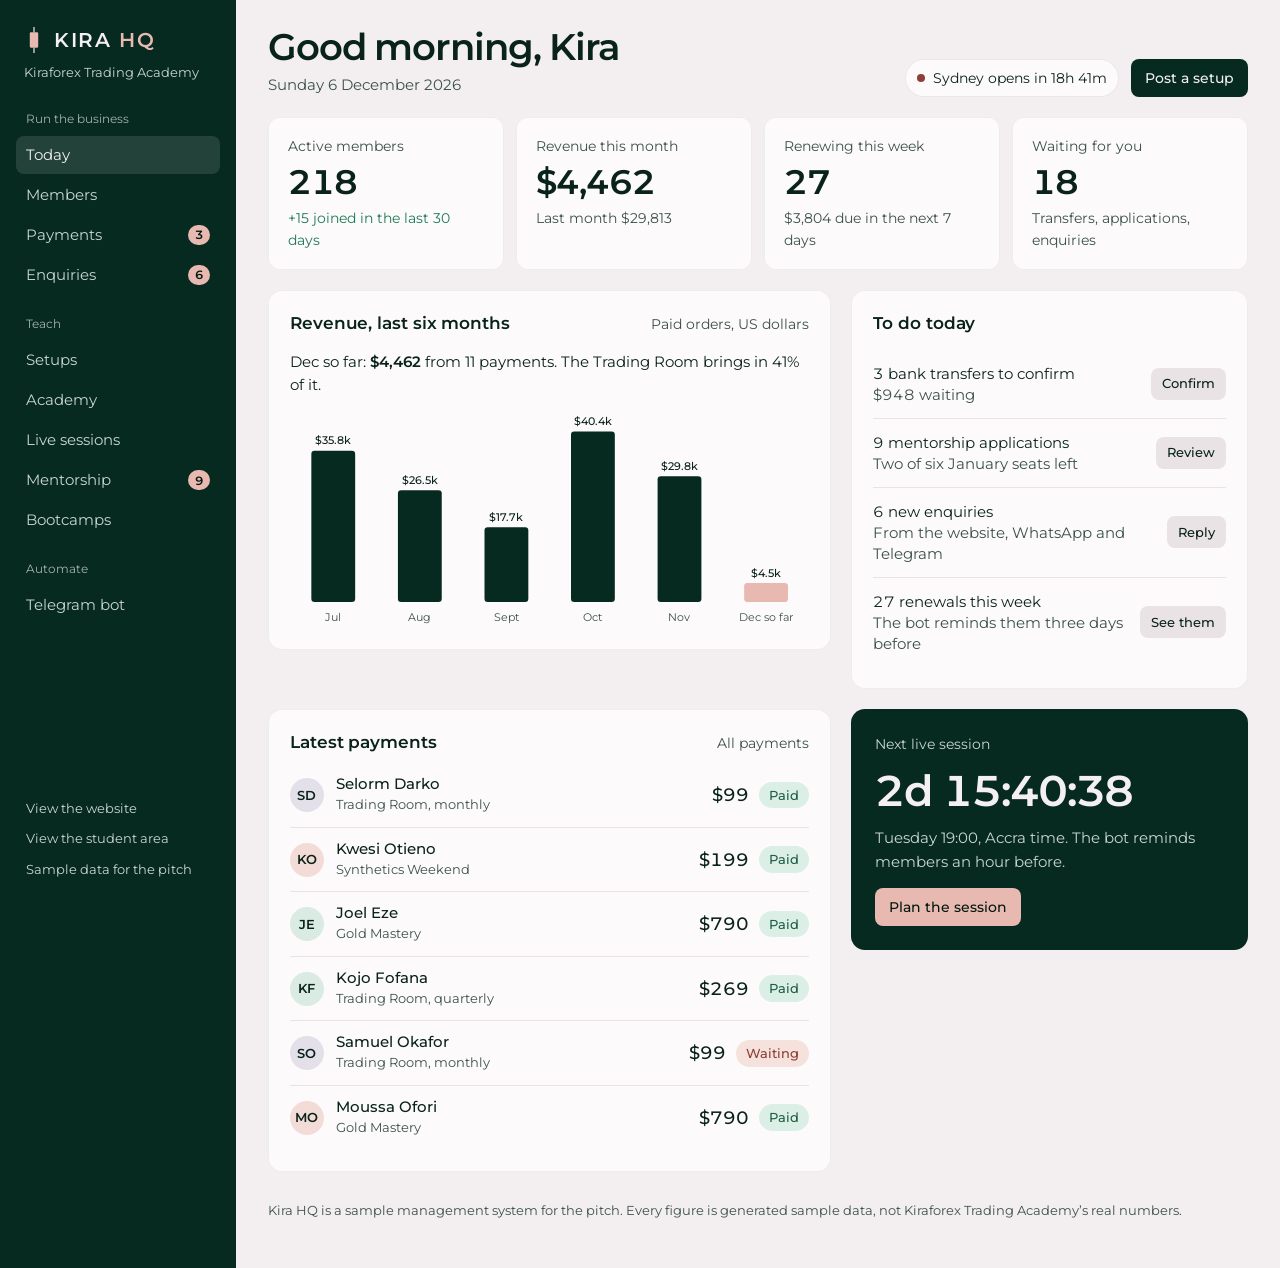
==== commit a8802efa: "Add the full Kira HQ management system and fix the phone layout Kira HQ is now a ten-section managem" ====
--- a/admin/index.html
+++ b/admin/index.html
@@ -11,82 +11,23 @@
 <link rel="stylesheet" href="../assets/css/admin.css">
 </head>
 <body data-page="hq" data-no-shell data-no-desk class="hq">
-<div class="hq-shell" data-ui>
-  <aside class="hq-side" data-tone="malachite">
-    <a class="hq-brand" href="#today"><svg viewBox="0 0 26 34" width="22" height="28" aria-hidden="true"><path d="M13 0v7M13 27v7" stroke="currentColor" stroke-width="1.5"/><rect x="7.5" y="7" width="11" height="20" rx="1.4" fill="#e8b9b0"/></svg><span>KIRA <em>HQ</em></span></a>
-    <nav class="hq-nav" aria-label="Sections">
-      <a href="#today" class="is-on">Today</a><a href="#money">Money</a><a href="#apps">Applications</a><a href="#camps">Bootcamps</a><a href="#setups">Post a setup</a><a href="#orders">Orders</a><a href="#desk">Desk insights</a>
-    </nav>
+<div class="hq-shell">
+  <aside class="hq-side" data-tone="malachite" data-side>
+    <a class="hq-brand" href="#today"><svg viewBox="0 0 26 34" width="20" height="26" aria-hidden="true"><path d="M13 0v7M13 27v7" stroke="currentColor" stroke-width="1.5"/><rect x="7.5" y="7" width="11" height="20" rx="1.4" fill="#e8b9b0"/></svg><span>KIRA <em>HQ</em></span></a>
+    <p class="hq-ws">Kiraforex Trading Academy</p>
+    <nav class="hq-nav" aria-label="Sections" data-nav></nav>
     <div class="hq-side__foot"><a href="../index.html">View the website</a><a href="../portal.html">View the student area</a><span>Sample data for the pitch</span></div>
   </aside>
-
+  <header class="hq-bar" data-tone="malachite">
+    <a class="hq-brand" href="#today"><svg viewBox="0 0 26 34" width="18" height="24" aria-hidden="true"><path d="M13 0v7M13 27v7" stroke="currentColor" stroke-width="1.5"/><rect x="7.5" y="7" width="11" height="20" rx="1.4" fill="#e8b9b0"/></svg><span>KIRA <em>HQ</em></span></a>
+    <button type="button" class="hq-menu" data-menu aria-expanded="false">Menu</button>
+  </header>
   <main class="hq-main" id="main">
-    <header class="hq-top" id="today">
-      <div><p class="hq-date" data-hq-date></p><h1 data-hq-hello>Good evening, Kira</h1></div>
-      <div class="hq-top__r"><span class="hq-live"><i></i><span data-hq-sess></span></span><a class="btn" href="#setups">Post a setup</a></div>
-    </header>
-
-    <section class="hq-kpis" aria-label="Key numbers" data-kpis></section>
-
-    <section class="hq-row" id="money">
-      <div class="hq-card hq-card--wide">
-        <div class="hq-card__h"><h2>Revenue, last 12 months</h2><div class="hq-tabs" role="tablist"><button role="tab" aria-selected="true" data-view="chart">Chart</button><button role="tab" aria-selected="false" data-view="table">Table</button></div></div>
-        <p class="hq-finding" data-finding></p>
-        <div class="hq-legend" data-legend></div>
-        <div data-chart></div>
-        <div data-table hidden></div>
-      </div>
-      <div class="hq-card">
-        <div class="hq-card__h"><h2>Members by country</h2><span class="hq-muted" data-mem-total></span></div>
-        <div class="hq-bars" data-countries></div>
-      </div>
-    </section>
-
-    <section class="hq-row" id="apps">
-      <div class="hq-card hq-card--full">
-        <div class="hq-card__h"><h2>Mentorship applications</h2><span class="hq-muted" data-app-count></span></div>
-        <div class="hq-table-wrap"><table class="hq-table"><thead><tr><th>Applicant</th><th>Experience</th><th>Market</th><th>Account</th><th>Goal</th><th>Status</th><th><span class="sr-only">Actions</span></th></tr></thead><tbody data-apps></tbody></table></div>
-      </div>
-    </section>
-
-    <section class="hq-row" id="setups">
-      <div class="hq-card">
-        <div class="hq-card__h"><h2>Post a setup to the room</h2></div>
-        <form class="hq-form" data-setup-form>
-          <div class="hq-two"><label>Pair<select name="pair"><option>XAUUSD</option><option>GBPJPY</option><option>GBPAUD</option><option>USDJPY</option><option>BTCUSD</option><option>Volatility 75</option></select></label><label>Direction<select name="dir"><option>Buy</option><option>Sell</option></select></label></div>
-          <div class="hq-three"><label>Entry<input name="entry" required inputmode="decimal" placeholder="4028.30"></label><label>Stop<input name="stop" required inputmode="decimal" placeholder="4001.80"></label><label>Target 1<input name="tp" required inputmode="decimal" placeholder="4054.80"></label></div>
-          <button class="btn" type="submit">Send to members</button>
-          <p class="hq-muted" data-setup-msg aria-live="polite">Members see it instantly in the Atelier and on Telegram.</p>
-        </form>
-        <ul class="hq-posted" data-posted></ul>
-      </div>
-      <div class="hq-card hq-card--wide" id="camps">
-        <div class="hq-card__h"><h2>Bootcamp seats</h2><span class="hq-muted" data-camp-total></span></div>
-        <div class="hq-bars" data-camps></div>
-      </div>
-    </section>
-
-    <section class="hq-row">
-      <div class="hq-card hq-card--full" id="orders">
-        <div class="hq-card__h"><h2>Latest orders</h2><label class="hq-search"><span class="sr-only">Search orders</span><input type="search" placeholder="Search by name or reference" data-order-q></label></div>
-        <div class="hq-table-wrap"><table class="hq-table"><thead><tr><th>Reference</th><th>Date</th><th>Customer</th><th>Item</th><th>Paid with</th><th class="r">Amount</th><th>Status</th></tr></thead><tbody data-orders></tbody></table></div>
-      </div>
-    </section>
-
-    <section class="hq-row" id="desk">
-      <div class="hq-card hq-card--wide">
-        <div class="hq-card__h"><h2>What people asked the desk this week</h2><span class="hq-muted">Sample, from the website concierge</span></div>
-        <div class="hq-bars" data-desk></div>
-      </div>
-      <div class="hq-card">
-        <div class="hq-card__h"><h2>Next live session</h2></div>
-        <p class="hq-big" data-hq-next></p>
-        <p class="hq-muted">Tuesday and Thursday, 19:00 Accra time. Members get a reminder an hour before.</p>
-      </div>
-    </section>
-    <p class="hq-foot">Kira HQ is a sample owner dashboard for the pitch. Figures are generated sample data, not Kiraforex Trading Academy&rsquo;s real numbers.</p>
+    <div class="hq-view" data-view aria-live="polite"></div>
+    <p class="hq-foot">Kira HQ is a sample management system for the pitch. Every figure is generated sample data, not Kiraforex Trading Academy&rsquo;s real numbers.</p>
   </main>
 </div>
+<div class="hq-drawer" data-drawer hidden><div class="hq-drawer__bg" data-close></div><aside class="hq-drawer__panel" role="dialog" aria-modal="true" aria-label="Details"><button type="button" class="hq-drawer__x" data-close aria-label="Close">&times;</button><div data-drawer-body></div></aside></div>
 <script src="../assets/js/data.js"></script>
 <script src="../assets/js/site.js"></script>
 <script src="../assets/js/store.js"></script>
--- a/assets/css/style.css
+++ b/assets/css/style.css
@@ -1,12 +1,10 @@
 /* =========================================================================
    Kira Forex: design system
-   Malachite and rose quartz, set in Bodoni Moda and Jost.
+   Malachite and rose quartz, set in Montserrat.
    Signature motif: the candle. The I in KIRA is a candle body with a wick.
    ========================================================================= */
 
-@font-face { font-family: "Bodoni Moda"; src: url("../fonts/bodoni-moda-var.woff2") format("woff2"); font-weight: 400 900; font-style: normal; font-display: swap; }
-@font-face { font-family: "Bodoni Moda"; src: url("../fonts/bodoni-moda-var-italic.woff2") format("woff2"); font-weight: 400 900; font-style: italic; font-display: swap; }
-@font-face { font-family: "Jost"; src: url("../fonts/jost-var.woff2") format("woff2"); font-weight: 300 700; font-style: normal; font-display: swap; }
+@font-face { font-family: "Montserrat"; src: url("../fonts/montserrat-var.woff2") format("woff2"); font-weight: 100 900; font-style: normal; font-display: swap; }
 
 :root {
   /* colour: malachite, rose quartz, pearl; champagne only for wicks and light */
@@ -36,19 +34,19 @@
   --accent-ink: var(--pearl);
 
   /* type */
-  --display: "Bodoni Moda", "Didot", "Bodoni 72", Georgia, serif;
-  --text: "Jost", "Futura", "Century Gothic", system-ui, sans-serif;
-  --step-small: 0.9375rem;
-  --step-body: clamp(1.0625rem, 1rem + 0.25vw, 1.1875rem);
-  --step-lead: clamp(1.25rem, 1.05rem + 0.8vw, 1.75rem);
-  --step-head: clamp(2.375rem, 1.35rem + 3.6vw, 4.75rem);
-  --step-poster: clamp(4rem, 1rem + 9.6vw, 10.5rem);
+  --display: "Montserrat", "Helvetica Neue", Arial, sans-serif;
+  --text: "Montserrat", "Helvetica Neue", Arial, sans-serif;
+  --step-small: 1rem;
+  --step-body: clamp(1.0625rem, 1rem + 0.2vw, 1.15rem);
+  --step-lead: clamp(1.25rem, 1.08rem + 0.5vw, 1.55rem);
+  --step-head: clamp(2rem, 1.3rem + 2.4vw, 3.5rem);
+  --step-poster: clamp(2.75rem, 1rem + 6vw, 7rem);
 
   /* space */
   --m: clamp(20px, 2.2vw, 32px);           /* the one page margin */
   --gap: clamp(20px, 2vw, 32px);
-  --section: clamp(96px, 12vw, 200px);
-  --nav-h: 72px;
+  --section: clamp(64px, 7vw, 120px);
+  --nav-h: 80px;
 
   /* motion */
   --ease-out: cubic-bezier(.16, 1, .3, 1);
@@ -61,7 +59,7 @@
 html { -webkit-text-size-adjust: 100%; text-size-adjust: 100%; scroll-behavior: auto; }
 html.lenis, html.lenis body { height: auto; }
 .lenis.lenis-smooth { scroll-behavior: auto !important; }
-body { margin: 0; background: var(--malachite); color: var(--fg); font-family: var(--text); font-size: var(--step-body); line-height: 1.55; font-weight: 400; letter-spacing: 0.005em; -webkit-font-smoothing: antialiased; -moz-osx-font-smoothing: grayscale; text-rendering: optimizeLegibility; overflow-x: hidden; }
+body { margin: 0; background: var(--malachite); color: var(--fg); font-family: var(--text); font-size: var(--step-body); line-height: 1.6; font-weight: 400; letter-spacing: 0; -webkit-font-smoothing: antialiased; -moz-osx-font-smoothing: grayscale; text-rendering: optimizeLegibility; overflow-x: hidden; }
 img, svg, video, canvas { display: block; max-width: 100%; }
 img { height: auto; }
 a { color: inherit; text-decoration: none; }
@@ -92,8 +90,8 @@
 .section { position: relative; padding-top: var(--section); padding-bottom: var(--section); }
 
 /* ---------- type ---------- */
-.t-display, h1, h2, h3 { font-family: var(--display); font-weight: 500; font-optical-sizing: auto; letter-spacing: -0.02em; line-height: 0.98; }
-.t-head { font-size: var(--step-head); letter-spacing: -0.03em; line-height: 0.96; text-wrap: balance; }
+.t-display, h1, h2, h3 { font-family: var(--display); font-weight: 600; letter-spacing: -0.025em; line-height: 1.06; }
+.t-head { font-size: var(--step-head); letter-spacing: -0.03em; line-height: 1.05; text-wrap: balance; }
 .t-lead { font-size: var(--step-lead); line-height: 1.38; letter-spacing: -0.005em; }
 .t-body { font-size: var(--step-body); }
 .t-small { font-size: var(--step-small); line-height: 1.45; }
@@ -130,12 +128,12 @@
 .nav[data-tone-nav="light"] { color: var(--ink); background: rgba(246, 241, 238, 0.62); box-shadow: inset 0 -1px 0 rgba(10,35,26,.07); } /* taste-skill-ignore: glass, form fields, floating paper or photo scrim, by design */
 .nav[data-tone-nav="rose"] { color: var(--deep); background: rgba(241, 211, 204, 0.58); box-shadow: inset 0 -1px 0 rgba(10,35,26,.07); } /* taste-skill-ignore: glass, form fields, floating paper or photo scrim, by design */
 .brand { display: inline-flex; align-items: center; gap: 12px; flex: none; }
-.brand__mark { width: 26px; height: 34px; color: currentColor; }
-.brand__word { font-family: var(--display); font-size: var(--step-lead); font-weight: 600; letter-spacing: 0.06em; line-height: 1; }
+.brand__mark { width: 28px; height: 38px; color: currentColor; }
+.brand__word { font-family: var(--display); font-size: 1.5rem; font-weight: 700; letter-spacing: 0.14em; line-height: 1; }
 .brand__sub { font-size: var(--step-small); opacity: .8; letter-spacing: .01em; margin-top: 2px; }
-.nav__links { display: flex; gap: clamp(16px, 2vw, 32px); margin-left: auto; font-size: var(--step-small); }
+.nav__links { display: flex; gap: clamp(20px, 2.4vw, 40px); margin: 0 auto; font-size: 1.0625rem; font-weight: 500; }
 .nav__links a { padding: 8px 0; }
-.nav__cta { flex: none; min-height: 44px; padding: 0 20px; font-size: var(--step-small); }
+.nav__cta { flex: none; min-height: 50px; padding: 0 26px; font-size: 1rem; font-weight: 600; }
 .nav[data-tone-nav="light"] .nav__cta, .nav[data-tone-nav="rose"] .nav__cta { --b-bg: var(--malachite); --b-fg: var(--pearl); }
 .nav .nav__cta { --b-bg: var(--rose); --b-fg: var(--deep); }
 .nav__menu { display: none; margin-left: auto; min-height: 44px; padding: 0 4px; font-size: var(--step-body); }
@@ -168,16 +166,16 @@
 @keyframes pulse { 0% { box-shadow: 0 0 0 0 rgba(47,158,116,.55); } 70% { box-shadow: 0 0 0 10px rgba(47,158,116,0); } 100% { box-shadow: 0 0 0 0 rgba(47,158,116,0); } } /* taste-skill-ignore: glass, form fields, floating paper or photo scrim, by design */
 
 .hero__stage { display: flex; align-items: center; justify-content: center; min-height: 0; min-width: 0; }
-.monument { --F: min(37.2vw, calc((100svh - 290px) / 1.05)); position: relative; display: flex; align-items: flex-end; justify-content: center; font-family: var(--display); font-weight: 520; font-size: var(--F); line-height: .75; letter-spacing: -0.012em; color: var(--on-dark); white-space: nowrap; margin: 0; padding-top: .2em; will-change: transform; transform-origin: 50% 70%; }
-.monument .l { display: inline-block; position: relative; z-index: 3; height: .75em; line-height: .75; will-change: transform, filter; }
+.monument { --F: min(35.6vw, calc((100svh - 300px) / 1.0)); position: relative; display: flex; align-items: flex-end; justify-content: center; font-family: var(--display); font-weight: 600; font-size: var(--F); line-height: .7; letter-spacing: -0.005em; color: var(--on-dark); white-space: nowrap; margin: 0; padding-top: .2em; will-change: transform; transform-origin: 50% 70%; }
+.monument .l { display: inline-block; position: relative; z-index: 3; height: .7em; line-height: .7; will-change: transform, filter; }
 .monument .l--k { z-index: 4; }
-.i-slot { position: relative; display: inline-block; width: .42em; height: .75em; flex: none; z-index: 2; }
+.i-slot { position: relative; display: inline-block; width: .41em; height: .7em; flex: none; z-index: 2; margin: 0 .01em; }
 .i-slot__wick { position: absolute; left: 50%; width: max(1.5px, .0035em); margin-left: max(-0.75px, -.00175em); background: var(--champagne); transform-origin: 50% 0; }
-.i-slot__wick--top { top: -.17em; height: .17em; }
-.i-slot__wick--bot { top: .75em; height: .13em; transform-origin: 50% 0; }
-.i-slot__body { position: absolute; left: 50%; top: 0; width: .27em; height: .75em; margin-left: -.135em; background: var(--rose); border-radius: .03em; overflow: hidden; transform-origin: 50% 50%; }
+.i-slot__wick--top { top: -.16em; height: .16em; }
+.i-slot__wick--bot { top: .7em; height: .12em; transform-origin: 50% 0; }
+.i-slot__body { position: absolute; left: 50%; top: 0; width: .25em; height: .7em; margin-left: -.125em; background: var(--rose); border-radius: .028em; overflow: hidden; transform-origin: 50% 50%; }
 .i-slot__body::after { content: ""; position: absolute; inset: 0; background: linear-gradient(100deg, rgba(255,255,255,.28) 0%, rgba(255,255,255,0) 32%, rgba(255,255,255,0) 70%, rgba(255,255,255,.12) 100%); } /* taste-skill-ignore: glass, form fields, floating paper or photo scrim, by design */
-.i-slot__kira { position: absolute; bottom: -.004em; left: -.043em; width: .422em; height: auto; max-width: none; z-index: 3; transform-origin: 50% 100%; will-change: transform; filter: drop-shadow(0 .012em .02em rgba(3,25,15,.35)); } /* taste-skill-ignore: grounds the cut-out on the candle */
+.i-slot__kira { position: absolute; bottom: -.004em; left: -.04em; width: .394em; height: auto; max-width: none; z-index: 3; transform-origin: 50% 100%; will-change: transform; filter: drop-shadow(0 .012em .02em rgba(3,25,15,.35)); } /* taste-skill-ignore: grounds the cut-out on the candle */
 .hero__bottom { display: flex; justify-content: space-between; align-items: flex-end; gap: 24px; }
 .hero__where { font-size: var(--step-small); line-height: 1.45; max-width: 30ch; }
 .ticker { display: inline-grid; grid-template-columns: auto auto; column-gap: 18px; row-gap: 2px; align-items: baseline; padding: 14px 18px; color: var(--on-dark); font-size: var(--step-small); }
@@ -196,6 +194,25 @@
 .hero__photo { display: none; }
 
 /* =========================================================================
+   REACH: one band, one number at a time
+   ========================================================================= */
+.reach { padding: clamp(56px, 6vw, 96px) 0; }
+.reach__in { display: grid; grid-template-columns: repeat(12, minmax(0, 1fr)); column-gap: var(--gap); align-items: center; }
+.reach__copy { grid-column: 1 / span 5; }
+.reach__copy p { margin-top: 16px; max-width: 34ch; font-size: var(--step-lead); line-height: 1.45; }
+.reach__show { grid-column: 7 / span 6; position: relative; min-height: clamp(200px, 19vw, 280px); }
+.reach__slide { position: absolute; inset: 0 0 44px 0; display: flex; flex-direction: column; justify-content: center; opacity: 0; transform: translateY(22px); transition: opacity .7s var(--ease-soft), transform .9s var(--ease-out); pointer-events: none; }
+.reach__slide.is-on { opacity: 1; transform: none; pointer-events: auto; }
+.reach__n { font-family: var(--display); font-weight: 700; font-size: var(--step-poster); line-height: 1; letter-spacing: -0.04em; color: var(--malachite); }
+.reach__l { margin-top: 12px; font-size: var(--step-lead); line-height: 1.4; max-width: 32ch; }
+.reach__dots { position: absolute; left: 0; bottom: 0; display: flex; gap: 6px; }
+.reach__dots button { position: relative; width: 46px; height: 32px; }
+.reach__dots button::before, .reach__dots button::after { content: ""; position: absolute; left: 0; right: 0; top: 14px; height: 4px; background: rgba(10,35,26,.15); }
+.reach__dots button::after { background: var(--malachite); transform: scaleX(0); transform-origin: 0 50%; }
+.reach__dots button[aria-selected="true"]::after { animation: reachbar var(--dur, 3.2s) linear forwards; }
+@keyframes reachbar { to { transform: scaleX(1); } }
+
+/* =========================================================================
    PROOF: where Kira teaches, as one sentence, a city lit at a time
    ========================================================================= */
 .proof h2 { font-size: var(--step-lead); font-family: var(--text); font-weight: 500; letter-spacing: 0; line-height: 1.3; margin-bottom: 28px; }
@@ -218,7 +235,7 @@
 .story__pic { position: relative; width: 100%; height: 100%; overflow: hidden; will-change: clip-path; clip-path: inset(12% 22% 12% 22%); }
 .story__pic img { width: 100%; height: 100%; object-fit: cover; object-position: 50% 58%; transform: scale(1.18); will-change: transform; }
 .story__cap { position: absolute; left: 0; right: 0; bottom: 0; z-index: 2; padding: 80px var(--m) 26px; color: var(--on-dark); font-size: var(--step-small); background: linear-gradient(180deg, rgba(0,0,0,0), rgba(0,0,0,.55)); } /* taste-skill-ignore: glass, form fields, floating paper or photo scrim, by design */
-.story__body { padding-top: clamp(80px, 9vw, 140px); }
+.story__body { padding-top: var(--section); }
 .story__row { display: grid; grid-template-columns: repeat(12, minmax(0,1fr)); column-gap: var(--gap); }
 .story__row > :first-child { grid-column: 1 / span 3; }
 .story__row > :last-child { grid-column: 5 / span 8; }
@@ -229,7 +246,7 @@
 .story__para + .story__sign { margin-top: 28px; display: flex; align-items: center; gap: 18px; }
 .story__sign img { width: 72px; height: 72px; object-fit: cover; }
 .story__h { font-size: var(--step-head); margin-bottom: 36px; max-width: 16ch; }
-.story__row--rec { margin-top: 120px; }
+.story__row--rec { margin-top: 64px; }
 .rec__word { font-size: var(--step-body); font-weight: 500; }
 .rec__lists { display: grid; grid-template-columns: repeat(2, minmax(0, 340px)); gap: 40px 64px; }
 .rec__list h3 { font-family: var(--text); font-size: var(--step-body); font-weight: 500; letter-spacing: 0; margin-bottom: 14px; line-height: 1.3; }
@@ -239,7 +256,7 @@
 /* =========================================================================
    OFFERS: four columns of names; the picture spot answers the hover
    ========================================================================= */
-.offers h2 { font-size: var(--step-head); max-width: 14ch; margin-bottom: 72px; }
+.offers h2 { font-size: var(--step-head); max-width: 16ch; margin-bottom: 48px; }
 .offers__grid { display: grid; grid-template-columns: repeat(12, minmax(0,1fr)); column-gap: var(--gap); align-items: start; }
 .offer { grid-column: span 4; padding: 0 0 56px; }
 .offer:nth-child(1) { grid-column: 1 / span 4; grid-row: 1; }
@@ -297,7 +314,7 @@
 .slip-sec .slip-wrap::after { content: ""; position: absolute; left: -6px; top: calc(50% - 5px); width: 11px; height: 11px; border-radius: 50%; background: var(--malachite); }
 .slip { position: relative; width: min(100%, 470px); margin-left: auto; background: var(--paper); color: var(--ink); padding: 30px 30px 54px; font-size: var(--step-small); transform-style: preserve-3d; will-change: transform; box-shadow: 0 30px 60px -30px rgba(3,25,15,.45), 0 8px 18px -10px rgba(3,25,15,.25); clip-path: polygon(0 0, 100% 0, 100% calc(100% - 14px), 96% 100%, 92% calc(100% - 14px), 88% 100%, 84% calc(100% - 14px), 80% 100%, 76% calc(100% - 14px), 72% 100%, 68% calc(100% - 14px), 64% 100%, 60% calc(100% - 14px), 56% 100%, 52% calc(100% - 14px), 48% 100%, 44% calc(100% - 14px), 40% 100%, 36% calc(100% - 14px), 32% 100%, 28% calc(100% - 14px), 24% 100%, 20% calc(100% - 14px), 16% 100%, 12% calc(100% - 14px), 8% 100%, 4% calc(100% - 14px), 0 100%); } /* taste-skill-ignore: glass, form fields, floating paper or photo scrim, by design */
 .slip__head { display: flex; justify-content: space-between; align-items: flex-start; gap: 16px; padding-bottom: 18px; }
-.slip__brand { font-family: var(--display); font-size: var(--step-lead); line-height: 1; letter-spacing: 0.04em; }
+.slip__brand { font-family: var(--display); font-weight: 700; font-size: 1.25rem; line-height: 1; letter-spacing: 0.12em; }
 .slip__meta { font-size: var(--step-small); color: var(--ink-soft); text-align: right; line-height: 1.4; }
 .slip__title { font-family: var(--display); font-size: var(--step-lead); line-height: 1; letter-spacing: -0.02em; margin: 4px 0 6px; }
 .slip__title .dir { color: var(--emerald); }
@@ -345,12 +362,12 @@
 /* =========================================================================
    TOUR: one city per poster line
    ========================================================================= */
-.tour { padding-top: clamp(80px, 8vw, 140px); padding-bottom: clamp(80px, 8vw, 140px); }
+.tour { padding-top: var(--section); padding-bottom: var(--section); }
 .tour__head { display: flex; justify-content: space-between; align-items: baseline; gap: 24px; margin-bottom: 40px; }
 .tour__head h2 { font-size: var(--step-lead); font-family: var(--text); font-weight: 500; letter-spacing: 0; line-height: 1.3; }
 .tour__head p { font-size: var(--step-small); color: var(--fg-soft); text-align: right; max-width: 40ch; }
 .tour__note { display: none; }
-.poster li a { position: relative; display: flex; align-items: baseline; justify-content: space-between; gap: 24px; font-family: var(--display); font-size: var(--step-poster); line-height: .92; letter-spacing: -0.035em; text-transform: uppercase; transition: color .35s var(--ease-soft); }
+.poster li a { position: relative; display: flex; align-items: baseline; justify-content: space-between; gap: 24px; padding: 6px 0; font-family: var(--display); font-weight: 600; font-size: var(--step-poster); line-height: 1; letter-spacing: -0.03em; text-transform: uppercase; transition: color .35s var(--ease-soft); }
 .poster li a .city { display: inline-block; transition: transform .6s var(--ease-out); }
 .poster li a:hover, .poster li a:focus-visible { color: var(--rose); }
 .poster li a:hover .city { transform: translateX(1.2vw); }
@@ -360,7 +377,7 @@
 /* =========================================================================
    ON THE ROAD: small frames, wide space
    ========================================================================= */
-.road { min-height: 100svh; display: flex; flex-direction: column; justify-content: center; padding: 120px 0; overflow: hidden; }
+.road { display: flex; flex-direction: column; justify-content: center; padding: var(--section) 0; overflow: hidden; }
 .road__title { position: relative; z-index: 3; padding: 0 var(--m); margin-bottom: -12px; }
 .road__title h2 { display: inline; font-family: var(--text); font-weight: 500; font-size: var(--step-lead); letter-spacing: 0; line-height: 1.3; }
 .road__title span { color: var(--fg-soft); margin-left: 10px; font-size: var(--step-small); }
@@ -376,28 +393,28 @@
 /* =========================================================================
    VOICES: one large voice, two small
    ========================================================================= */
-.voices { min-height: 100svh; display: grid; grid-template-rows: auto 1fr auto; padding-top: clamp(110px, 12vw, 180px); padding-bottom: 32px; }
+.voices { display: grid; grid-template-rows: auto auto; padding-top: var(--section); padding-bottom: var(--section); }
 .voices__lead { max-width: 15em; margin: 0 auto; text-align: center; font-family: var(--display); font-size: var(--step-head); line-height: 1.04; letter-spacing: -0.025em; text-wrap: balance; }
 .voices__lead h2 { font: inherit; letter-spacing: inherit; line-height: inherit; }
 .voices__lead figcaption { display: block; margin-top: 24px; font-family: var(--text); font-size: var(--step-small); letter-spacing: 0; color: var(--fg-soft); }
-.voices__corners { display: grid; grid-template-columns: repeat(12, minmax(0,1fr)); column-gap: var(--gap); align-items: end; padding: 0 var(--m); margin-top: 120px; }
-.voices__corners blockquote { grid-column: 1 / span 3; font-size: var(--step-body); line-height: 1.5; }
-.voices__corners blockquote:last-child { grid-column: 10 / span 3; }
+.voices__corners { display: grid; grid-template-columns: repeat(12, minmax(0,1fr)); column-gap: var(--gap); align-items: start; padding: 0 var(--m); margin-top: 64px; }
+.voices__corners blockquote { grid-column: 1 / span 4; font-size: var(--step-body); line-height: 1.5; }
+.voices__corners blockquote:last-child { grid-column: 9 / span 4; }
 .voices__corners footer { margin-top: 14px; font-size: var(--step-small); color: var(--fg-soft); line-height: 1.4; }
 .voices__mid { grid-column: 5 / span 4; align-self: center; text-align: center; font-size: var(--step-small); color: var(--fg-soft); }
 
 /* =========================================================================
    PRICE: one plan as a sentence
    ========================================================================= */
-.price { min-height: 86svh; display: flex; flex-direction: column; justify-content: center; }
+.price { display: flex; flex-direction: column; justify-content: center; }
 .price__h { font-size: var(--step-poster); line-height: .98; letter-spacing: -0.035em; max-width: 15ch; }
 .price__fig { display: inline-block; background: var(--malachite); color: var(--rose-2); padding: 0 .15em; line-height: .98; font-variant-numeric: tabular-nums lining-nums; transition: color .3s; }
 .price__fig.flash { animation: figflash .6s var(--ease-soft); }
 @keyframes figflash { 0% { color: var(--champagne); } 100% { color: var(--rose-2); } }
-.price__row { display: grid; grid-template-columns: repeat(12, minmax(0,1fr)); column-gap: var(--gap); align-items: end; margin-top: 64px; }
+.price__row { display: grid; grid-template-columns: repeat(12, minmax(0,1fr)); column-gap: var(--gap); align-items: end; margin-top: 40px; }
 .price__inc { grid-column: 1 / span 6; font-size: var(--step-body); line-height: 1.55; max-width: 52ch; }
 .price__act { grid-column: 9 / span 4; justify-self: end; text-align: right; display: grid; gap: 14px; justify-items: end; }
-.price__ccy { grid-column: 1 / span 12; margin-top: 56px; display: flex; flex-wrap: wrap; align-items: center; gap: 12px 18px; }
+.price__ccy { grid-column: 1 / span 12; margin-top: 36px; display: flex; flex-wrap: wrap; align-items: center; gap: 12px 18px; }
 .price__ccy .lbl { font-size: var(--step-small); font-weight: 500; }
 .ccy { display: inline-flex; flex-wrap: wrap; gap: 4px; padding: 5px; }
 .ccy button { min-height: 38px; min-width: 52px; padding: 0 10px; font-size: var(--step-small); font-weight: 500; color: var(--deep); transition: background .3s, color .3s; }
@@ -410,7 +427,7 @@
    ========================================================================= */
 .faq { overflow-x: clip; }
 .faq h2 { font-size: var(--step-head); max-width: 16ch; letter-spacing: -0.035em; }
-.faq__list { display: grid; grid-template-columns: repeat(12, minmax(0,1fr)); column-gap: var(--gap); margin-top: 80px; }
+.faq__list { display: grid; grid-template-columns: repeat(12, minmax(0,1fr)); column-gap: var(--gap); margin-top: 40px; }
 .faq__list > div { grid-column: 5 / span 8; display: grid; gap: 14px; }
 .qa { position: relative; }
 .qa summary { list-style: none; cursor: pointer; display: flex; align-items: center; justify-content: space-between; gap: 24px; padding: 20px 24px; margin: 0 -24px; font-size: var(--step-lead); line-height: 1.3; transition: background-color .35s var(--ease-soft); }
@@ -437,30 +454,30 @@
 /* =========================================================================
    CTA: one word is the button
    ========================================================================= */
-.cta { position: relative; display: block; min-height: 62svh; background: var(--rose); color: var(--malachite); overflow: hidden; clip-path: polygon(0 0, 100% 0, 100% 100%, 0 100%); transition: background-color .25s, color .25s; }
+.cta { position: relative; display: block; min-height: 44svh; background: var(--rose); color: var(--malachite); overflow: hidden; clip-path: polygon(0 0, 100% 0, 100% 100%, 0 100%); transition: background-color .25s, color .25s; }
 .cta:hover, .cta:focus-visible { background: var(--malachite); color: var(--rose); outline: none; }
 .cta__line { position: absolute; left: var(--m); top: 28px; max-width: 30ch; font-size: var(--step-body); line-height: 1.4; }
 .cta__arrow { position: absolute; right: var(--m); top: 24px; width: 48px; height: 48px; transition: transform .5s var(--ease-out); }
 .cta:hover .cta__arrow { transform: translate(6px, -6px); }
-.cta__word { position: absolute; left: var(--m); right: var(--m); bottom: 2.2vw; font-family: var(--display); font-weight: 600; font-size: 28.5vw; line-height: .74; letter-spacing: -0.045em; white-space: nowrap; }
+.cta__word { position: absolute; left: var(--m); right: var(--m); bottom: 2.4vw; font-family: var(--display); font-weight: 700; font-size: 26vw; line-height: .72; letter-spacing: -0.05em; white-space: nowrap; }
 .cta__wick { position: absolute; left: 50%; top: 0; width: 1.5px; height: 100%; background: currentColor; opacity: .18; }
 
 /* =========================================================================
    FOOTER: invitation over a cropped name
    ========================================================================= */
-.foot { position: relative; min-height: 100svh; overflow: hidden; display: flex; flex-direction: column; padding-top: clamp(96px, 10vw, 160px); }
+.foot { position: relative; overflow: hidden; display: flex; flex-direction: column; padding-top: var(--section); }
 .foot__top { display: grid; grid-template-columns: repeat(12, minmax(0,1fr)); column-gap: var(--gap); }
 .foot__inv { grid-column: 1 / span 7; }
 .foot__inv h2 { font-size: var(--step-poster); letter-spacing: -0.04em; }
 .foot__inv p { margin-top: 18px; font-size: var(--step-lead); }
 .foot__inv .btn { margin-top: 36px; }
 .foot__links { grid-column: 10 / span 3; display: grid; gap: 12px; font-size: var(--step-body); align-content: start; }
-.foot__risk { margin-top: 72px; max-width: 68ch; font-size: var(--step-small); line-height: 1.55; }
+.foot__risk { margin-top: 48px; max-width: 68ch; font-size: var(--step-small); line-height: 1.55; }
 .foot__risk strong { font-weight: 600; }
 .foot__legal { margin-top: auto; padding-top: 48px; display: flex; flex-wrap: wrap; justify-content: space-between; gap: 10px 24px; font-size: var(--step-small); position: relative; z-index: 2; }
 .foot__legal nav { display: flex; flex-wrap: wrap; gap: 8px 22px; }
 .foot__name { position: relative; margin: 10px calc(var(--m) * -1) 0; height: 22vw; overflow: hidden; }
-.foot__name span { position: absolute; left: 50%; top: 0; transform: translate(-50%, 0); font-family: var(--display); font-weight: 600; font-size: 33vw; line-height: .78; letter-spacing: -0.04em; white-space: nowrap; color: var(--malachite); will-change: transform; }
+.foot__name span { position: absolute; left: 50%; top: 0; transform: translate(-50%, 0); font-family: var(--display); font-weight: 700; font-size: 31vw; line-height: .74; letter-spacing: -0.05em; white-space: nowrap; color: var(--malachite); will-change: transform; }
 
 /* =========================================================================
    PAGE CURTAIN: a candle opens across the screen
@@ -525,7 +542,7 @@
 /* =========================================================================
    INNER PAGES: shared pieces
    ========================================================================= */
-.page-hero { position: relative; min-height: 88svh; display: grid; align-content: end; padding: calc(var(--nav-h) + 48px) var(--m) clamp(40px, 5vw, 72px); overflow: hidden; }
+.page-hero { position: relative; min-height: 78svh; display: grid; align-content: end; padding: calc(var(--nav-h) + 48px) var(--m) clamp(40px, 5vw, 72px); overflow: hidden; }
 .page-hero__pic { position: absolute; inset: 0; z-index: 0; }
 .page-hero__pic img { width: 100%; height: 100%; object-fit: cover; }
 .page-hero__pic::after { content: ""; position: absolute; inset: 0; background: linear-gradient(180deg, rgba(3,25,15,.15) 0%, rgba(3,25,15,.25) 45%, rgba(3,25,15,.82) 100%); } /* taste-skill-ignore: glass, form fields, floating paper or photo scrim, by design */
@@ -625,7 +642,9 @@
   .offers__spot { grid-column: 9 / span 4; grid-row: 1 / span 2; }
 }
 @media (max-width: 960px) {
-  :root { --nav-h: 64px; }
+  :root { --nav-h: 66px; }
+  .reach__copy, .reach__show { grid-column: 1 / -1; }
+  .reach__show { margin-top: 28px; min-height: 210px; }
   .nav__links, .nav__cta { display: none; }
   .nav__menu { display: inline-flex; align-items: center; }
   .proof__text { grid-column: 1 / -1; }
@@ -641,6 +660,8 @@
   .story__row--rec { margin-top: 72px; }
   .rec__lists { grid-template-columns: minmax(0, 1fr); }
   .offers__spot { grid-column: 1 / -1; grid-row: auto; position: relative; top: 0; margin-top: 48px; order: -1; }
+  .offer:nth-child(n) { grid-row: auto; }
+  .offer__items { columns: 2; }
   .spot__frame { aspect-ratio: 16 / 11; }
   .slip-sec__copy, .slip-wrap { grid-column: 1 / -1; }
   .slip-wrap { margin-top: 48px; }
@@ -675,15 +696,17 @@
   .hero__session { text-align: left; }
   .hero__stage { padding: 6svh 0 2svh; }
   .monument { --F: 50vw; margin: 0 -14vw; }
-  .i-slot__kira { width: .5em; left: -.083em; }
+  .i-slot__kira { width: .46em; left: -.075em; }
   .hero__stage { padding-top: 13svh; }
   .hero__bottom { flex-direction: column; align-items: stretch; gap: 16px; }
   .ticker { width: 100%; }
+  .page-hero__pic { inset: var(--nav-h) 0 0 0; }
   .hero__photo { display: block; position: relative; z-index: 2; margin: 0 var(--m); aspect-ratio: 4 / 5; overflow: hidden; }
   .hero__photo img { width: 100%; height: 100%; object-fit: cover; }
   .hero__scroll { display: none; }
   .proof__stats { grid-template-columns: repeat(2, minmax(0,1fr)); gap: 32px 20px; }
-  .offer:nth-child(n) { grid-column: 1 / -1; }
+  .offer:nth-child(n) { grid-column: 1 / -1; grid-row: auto; padding-bottom: 8px; }
+  .offer__items { columns: 1; }
   .offers__grid { row-gap: 40px; }
   .offer__items li { line-height: 1.4; }
   .two { grid-template-columns: 1fr; }
@@ -709,7 +732,7 @@
   .qa[open] summary { padding: 16px var(--m); }
   .qa .ans, .qa[open] .ans { padding: 0 var(--m) 20px; }
   .cta { min-height: 46svh; }
-  .cta__word { font-size: 27vw; }
+  .cta__word { font-size: 25vw; }
   .cta__arrow { width: 32px; height: 32px; }
   .foot__inv h2 { font-size: var(--step-head); }
   .foot__inv .btn { width: 100%; }
@@ -760,11 +783,11 @@
 .cert__lead { margin: 22px auto 0; max-width: 36ch; font-size: var(--step-small); color: var(--ink-soft); }
 .cert__name { margin-top: 14px; font-family: var(--display); font-size: var(--step-head); line-height: 1; letter-spacing: -0.03em; overflow-wrap: anywhere; }
 .cert__foot { display: flex; justify-content: space-between; align-items: end; gap: 16px; margin-top: 40px; font-size: var(--step-small); color: var(--ink-soft); }
-.cert__sig { font-family: var(--display); font-style: italic; font-size: var(--step-lead); color: var(--ink); }
+.cert__sig { font-family: var(--display); font-weight: 600; font-size: var(--step-lead); color: var(--ink); }
 .cert__wick { position: absolute; left: 50%; top: 0; width: 1.5px; height: 18px; background: var(--champagne-2); }
 
 /* split hero (mentorship, about) */
-.m-hero { position: relative; min-height: 100svh; display: grid; grid-template-columns: repeat(12, minmax(0,1fr)); column-gap: var(--gap); align-items: center; padding: calc(var(--nav-h) + 40px) var(--m) 56px; overflow: hidden; }
+.m-hero { position: relative; min-height: 88svh; display: grid; grid-template-columns: repeat(12, minmax(0,1fr)); column-gap: var(--gap); align-items: center; padding: calc(var(--nav-h) + 40px) var(--m) 56px; overflow: hidden; }
 .m-hero__pic { grid-column: 1 / span 6; align-self: stretch; position: relative; overflow: hidden; min-height: 60svh; }
 .m-hero__pic img { position: absolute; inset: 0; width: 100%; height: 100%; object-fit: cover; }
 .m-hero__copy { grid-column: 8 / span 5; display: grid; gap: 22px; justify-items: start; }
@@ -844,6 +867,8 @@
   .steps-up { min-height: 300px; }
   .m-hero { min-height: 0; }
   .m-hero__pic { grid-column: 1 / -1; min-height: 70svh; }
+  .m-hero__pic img[src*="white-suit"] { object-position: 16% 24% !important; }
+  .globe-sec__copy .side { grid-column: 1 / -1 !important; }
   .m-hero__copy { grid-column: 1 / -1; margin-top: 36px; }
   .fit { grid-template-columns: 1fr; }
   .camp { row-gap: 12px; grid-template-columns: minmax(0, 5fr) minmax(0, 7fr); align-items: start; }
@@ -853,7 +878,7 @@
   .course__buy .plan__price { font-size: var(--step-lead); }
   .camp { background: none; padding: 28px 0; box-shadow: inset 0 -1px 0 rgba(10,35,26,.12); }
   .co-main, .co-sum { grid-column: 1 / -1 !important; }
-  .co-sum { position: relative; top: 0; margin-top: 40px; order: -1; }
+  .co-sum { position: relative; top: 0; margin-top: 48px; }
   .at-live, .at-setups, .at-course, .at-journal { grid-column: 1 / -1; }
   .legal__nav { display: none; }
   .legal > .wrap > div { grid-column: 1 / -1 !important; }
@@ -870,3 +895,43 @@
   #dates .tour__head p { display: none; }
   #dates .tour__note { display: block; margin-top: 24px; color: var(--fg-soft); }
 }
+
+/* Montserrat: display pieces carry weight */
+.offer__name, .spot__word, .stat__n, .slip__title, .slip__total strong, .plan__name, .plan__price, .camp__city, .weeks__w, .up__name, .sess__city, .cert__name, .co-name, .at-count, .ticker__px, .voices__lead, .found__copy h2, .price__h, .rec__list h3, .course__main h3, .fit h3 { font-weight: 600; }
+.price__fig { font-weight: 700; }
+.story__para, .proof__sentence { font-weight: 400; }
+
+/* =========================================================================
+   PHONE FIXES (23 Oct): nothing is cut by the screen edge, nothing overlaps
+   ========================================================================= */
+h1, h2, h3, h4 { overflow-wrap: break-word; }
+.mods input, .agree input, .choice input { flex: none; }
+@media (max-width: 640px) {
+  /* the whole word KIRA fits the screen, with Kira standing in the I */
+  .monument { --F: calc((100vw - 2 * var(--m)) / 2.7); margin: 0 auto; }
+  .i-slot__kira { width: .5em; left: -.095em; }
+  .hero__stage { padding-top: 15svh; }
+  .hero__gl { opacity: .5; }
+  /* the footer name sits whole on the page */
+  .foot__name { height: 31vw; }
+  .foot__name span { font-size: 36vw; }
+  .cta__line { right: calc(var(--m) + 48px); }
+  /* offers: the picture keeps its one word, the sentence is in the list below */
+  .spot__line { display: none; }
+  .spot__chip { left: 10px; right: auto; bottom: 10px; padding: 10px 14px; }
+  /* setups in the student area: the pair on top, the levels under it */
+  .feed__item, .at-setups .feed__item { grid-template-columns: minmax(0, 1fr) auto; row-gap: 6px; padding: 16px 18px; }
+  .feed__item > :nth-child(2) { grid-column: 1 / -1; grid-row: 2; }
+  .feed__item > .res { grid-column: 2; grid-row: 1; }
+  .at-head { flex-direction: column; align-items: stretch; }
+  .at-chip { width: 100%; }
+}
+@media (max-width: 640px) {
+  .hero__stage { padding-bottom: 3svh; }
+  .at-live .btn, .found .btn { white-space: normal; text-align: center; }
+}
+@media (max-width: 380px) {
+  .console { padding: 20px 14px; }
+  .field input { min-width: 0; width: 100%; }
+  .btn { padding-left: 18px; padding-right: 18px; }
+}
--- a/assets/css/admin.css
+++ b/assets/css/admin.css
@@ -1,87 +1,245 @@
-/* Kira HQ: the owner dashboard. Quiet panels in the brand's colours; data first. */
+/* Kira HQ: the management system. Quiet panels in the brand's colours, one chart colour, data first. */
 body.hq { background: var(--pearl); color: var(--ink); }
-.hq-shell { display: grid; grid-template-columns: 248px minmax(0, 1fr); min-height: 100svh; }
-.hq-side { position: sticky; top: 0; height: 100svh; display: flex; flex-direction: column; gap: 32px; padding: 26px 22px; }
-.hq-brand { display: flex; align-items: center; gap: 12px; font-family: var(--display); font-size: var(--step-lead); letter-spacing: .06em; color: var(--on-dark); }
+.hq-shell { display: grid; grid-template-columns: 236px minmax(0, 1fr); min-height: 100svh; background: linear-gradient(90deg, var(--malachite) 236px, transparent 236px); }
+
+/* ---------------- sidebar ---------------- */
+.hq-side { position: sticky; top: 0; height: 100svh; display: flex; flex-direction: column; padding: 24px 16px 20px; overflow-y: auto; }
+.hq-brand { display: flex; align-items: center; gap: 10px; padding: 0 8px; font-family: var(--display); font-weight: 600; font-size: 1.25rem; letter-spacing: .08em; color: var(--on-dark); }
 .hq-brand em { font-style: normal; color: var(--rose); }
-.hq-nav { display: grid; gap: 2px; }
-.hq-nav a { padding: 10px 12px; font-size: var(--step-small); color: var(--on-dark-soft); transition: background .25s, color .25s; }
-.hq-nav a:hover, .hq-nav a.is-on { background: rgba(244,239,240,.08); color: var(--on-dark); }
-.hq-side__foot { margin-top: auto; display: grid; gap: 10px; font-size: var(--step-small); color: var(--on-dark-soft); }
+.hq-ws { margin: 6px 8px 0; font-size: 13px; color: var(--on-dark-soft); }
+.hq-nav { display: grid; gap: 2px; margin-top: 26px; }
+.hq-nav__g { margin: 18px 10px 6px; font-size: 12px; color: var(--on-dark-soft); opacity: .8; }
+.hq-nav__g:first-child { margin-top: 0; }
+.hq-nav a { display: flex; align-items: center; justify-content: space-between; gap: 10px; min-height: 38px; padding: 0 10px; border-radius: 8px; font-size: 15px; color: var(--on-dark-soft); transition: background .2s, color .2s; }
+.hq-nav a:hover { background: rgba(244,239,240,.06); color: var(--on-dark); }
+.hq-nav a.is-on { background: rgba(244,239,240,.12); color: var(--on-dark); }
+.hq-nav .n { min-width: 22px; height: 20px; padding: 0 6px; border-radius: 10px; background: var(--rose); color: var(--deep); font-size: 12px; font-weight: 600; display: inline-grid; place-items: center; font-variant-numeric: tabular-nums; }
+.hq-side__foot { margin-top: auto; padding: 24px 10px 0; display: grid; gap: 10px; font-size: 13px; color: var(--on-dark-soft); }
 .hq-side__foot a:hover { color: var(--on-dark); }
-.hq-main { padding: 28px clamp(20px, 3vw, 40px) 60px; display: grid; gap: 18px; align-content: start; min-width: 0; }
-.hq-top { display: flex; justify-content: space-between; align-items: flex-end; gap: 20px; flex-wrap: wrap; padding-bottom: 10px; }
-.hq-top h1 { font-size: var(--step-head); letter-spacing: -0.03em; }
-.hq-date { font-size: var(--step-small); color: var(--ink-soft); }
-.hq-top__r { display: flex; align-items: center; gap: 18px; }
-.hq-live { display: inline-flex; align-items: center; gap: 8px; font-size: var(--step-small); }
-.hq-live i { width: 8px; height: 8px; border-radius: 50%; background: var(--emerald); }
-.hq-live.is-closed i { background: var(--rose-ink); }
-.hq-kpis { display: grid; grid-template-columns: repeat(5, minmax(0, 1fr)); gap: 4px; }
-.kpi { padding: 18px 20px; background: var(--paper); display: grid; gap: 6px; }
-.kpi__l { font-size: var(--step-small); color: var(--ink-soft); }
-.kpi__n { font-family: var(--display); font-size: clamp(1.75rem, 1.2rem + 1.2vw, 2.5rem); line-height: 1; letter-spacing: -0.02em; font-variant-numeric: tabular-nums lining-nums; }
-.kpi__d { font-size: var(--step-small); }
+.hq-bar { display: none; }
+
+/* ---------------- canvas ---------------- */
+.hq-main { padding: 28px 32px 48px; min-width: 0; }
+.hq-view { display: grid; gap: 20px; align-content: start; }
+.hq-view.is-in { animation: hqin .45s var(--ease-out); }
+@keyframes hqin { from { opacity: 0; transform: translateY(8px); } }
+.hq-head { display: flex; justify-content: space-between; align-items: flex-end; gap: 16px 24px; flex-wrap: wrap; }
+.hq-head h1 { font-size: clamp(1.75rem, 1.2rem + 1.4vw, 2.5rem); line-height: 1.05; letter-spacing: -0.03em; font-weight: 600; }
+.hq-head p { margin-top: 6px; color: var(--ink-soft); font-size: 15px; }
+.hq-head__r { display: flex; align-items: center; gap: 12px; flex-wrap: wrap; }
+.hq-live { display: inline-flex; align-items: center; gap: 8px; font-size: 14px; padding: 8px 12px; border-radius: 999px; background: var(--paper); box-shadow: inset 0 0 0 1px rgba(10,35,26,.08); }
+.hq-live i { width: 8px; height: 8px; border-radius: 50%; background: var(--emerald); box-shadow: 0 0 0 3px rgba(47,158,116,.18); }
+.hq-live.is-closed i { background: var(--rose-ink); box-shadow: none; }
+.hq-foot { font-size: 13px; color: var(--ink-soft); margin-top: 28px; }
+
+/* buttons inside HQ: compact */
+.hq .b { display: inline-flex; align-items: center; justify-content: center; gap: 8px; min-height: 38px; padding: 0 14px; border-radius: 8px; font-size: 14px; font-weight: 500; background: var(--malachite); color: var(--pearl); transition: background .2s, transform .2s; white-space: nowrap; }
+.hq .b:hover { background: #0d3d2e; }
+.hq .b:active { transform: translateY(1px); }
+.hq .b--soft { background: var(--pearl-2); color: var(--ink); }
+.hq .b--soft:hover { background: #e2dadd; }
+.hq .b--rose { background: var(--rose); color: var(--deep); }
+.hq .b--rose:hover { background: #e0aaa0; }
+.hq .b--sm { min-height: 32px; padding: 0 11px; font-size: 13px; }
+.hq .b[disabled] { opacity: .45; pointer-events: none; }
+
+/* ---------------- numbers ---------------- */
+.hq-kpis { display: grid; grid-template-columns: repeat(4, minmax(0, 1fr)); gap: 12px; }
+.hq-kpis--3 { grid-template-columns: repeat(3, minmax(0, 1fr)); }
+.kpi { padding: 18px 20px; background: var(--paper); border-radius: 12px; box-shadow: inset 0 0 0 1px rgba(10,35,26,.06); display: grid; gap: 8px; align-content: start; }
+.kpi__l { font-size: 14px; color: var(--ink-soft); }
+.kpi__n { font-family: var(--display); font-weight: 600; font-size: clamp(1.75rem, 1.3rem + 1vw, 2.375rem); line-height: 1; letter-spacing: -0.03em; font-variant-numeric: tabular-nums lining-nums; }
+.kpi__d { font-size: 14px; color: var(--ink-soft); }
 .kpi__d.up { color: #1f7a56; }
-.kpi__d.down { color: var(--rose-ink); }
-.hq-row { display: grid; grid-template-columns: repeat(3, minmax(0, 1fr)); gap: 18px; align-items: start; }
-.hq-card { background: var(--paper); padding: 22px; display: grid; gap: 14px; min-width: 0; }
-.hq-card--wide { grid-column: span 2; }
-.hq-card__h { display: flex; justify-content: space-between; align-items: center; gap: 14px; flex-wrap: wrap; }
-.hq-card h2 { font-family: var(--text); font-weight: 500; font-size: var(--step-body); letter-spacing: 0; line-height: 1.3; }
-.hq-muted { font-size: var(--step-small); color: var(--ink-soft); }
-.hq-finding { font-size: var(--step-body); }
-.hq-tabs { display: inline-flex; gap: 2px; background: var(--pearl-2); padding: 3px; }
-.hq-tabs button { min-height: 32px; padding: 0 12px; font-size: var(--step-small); }
-.hq-tabs button[aria-selected="true"] { background: var(--paper); }
-.hq-legend { display: flex; gap: 18px; flex-wrap: wrap; font-size: var(--step-small); }
-.hq-legend span { display: inline-flex; align-items: center; gap: 8px; }
-.hq-legend i { width: 10px; height: 10px; }
-.hq-chart { width: 100%; height: auto; overflow: visible; }
-.hq-chart text { font-family: var(--text); font-size: 12px; fill: var(--ink-soft); }
-.hq-chart .hq-bar:hover { opacity: .8; }
-.hq-table .nw { white-space: nowrap; }
-.hq-card--full { grid-column: 1 / -1; }
-.hq-tip { position: fixed; z-index: 50; pointer-events: none; background: var(--deep); color: var(--on-dark); padding: 8px 10px; font-size: var(--step-small); opacity: 0; transition: opacity .15s; }
-.hq-bars { display: grid; gap: 10px; }
-.hb { display: grid; grid-template-columns: minmax(0, 130px) minmax(0, 1fr) auto; gap: 12px; align-items: center; font-size: var(--step-small); }
-.hb__t { height: 8px; background: var(--pearl-2); }
-.hb__t span { display: block; height: 100%; background: var(--malachite); }
-.hb__v { font-variant-numeric: tabular-nums; min-width: 48px; text-align: right; }
-.hq-table-wrap { overflow-x: auto; }
-.hq-table { width: 100%; border-collapse: collapse; font-size: var(--step-small); font-variant-numeric: tabular-nums; }
-.hq-table th { text-align: left; font-weight: 500; color: var(--ink-soft); padding: 8px 10px; border-bottom: 1px solid var(--pearl-2); white-space: nowrap; }
-.hq-table td { padding: 10px; border-bottom: 1px solid var(--pearl-2); vertical-align: top; }
-.hq-table .r { text-align: right; }
-.hq-table tbody tr:hover { background: var(--pearl); }
-.st { display: inline-block; padding: 2px 8px; font-size: 13px; background: var(--pearl-2); white-space: nowrap; }
-.st--New { background: #f6e2dd; color: var(--rose-ink); }
-.st--Accepted, .st--Paid { background: #dcefe6; color: #1f5f45; }
-.hq-act { display: flex; gap: 6px; }
-.hq-act button { min-height: 30px; padding: 0 10px; font-size: 13px; background: var(--pearl-2); }
-.hq-act button:hover { background: var(--malachite); color: var(--pearl); }
-.hq-form { display: grid; gap: 12px; }
-.hq-form label { display: grid; gap: 6px; font-size: var(--step-small); font-weight: 500; }
-.hq-form input, .hq-form select, .hq-search input { min-width: 0; width: 100%; min-height: 42px; padding: 0 12px; border: 0; box-shadow: inset 0 0 0 1px rgba(10,35,26,.16); background: #fff; font-size: var(--step-small); outline: none; }
-.hq-form input:focus, .hq-search input:focus { box-shadow: inset 0 0 0 2px var(--malachite); }
-.hq-two { display: grid; grid-template-columns: 1fr 1fr; gap: 10px; }
-.hq-three { display: grid; grid-template-columns: repeat(3, 1fr); gap: 10px; }
-.hq-form .btn { justify-self: start; }
-.hq-posted { display: grid; gap: 4px; }
-.hq-posted li { padding: 10px 12px; background: var(--pearl); font-size: var(--step-small); }
-.hq-search input { width: min(280px, 60vw) !important; }
-.hq-big { font-family: var(--display); font-size: var(--step-head); line-height: 1; }
-.hq-foot { font-size: var(--step-small); color: var(--ink-soft); margin-top: 12px; }
-@media (max-width: 1100px) {
-  .hq-kpis { grid-template-columns: repeat(3, minmax(0, 1fr)); }
-  .hq-row { grid-template-columns: minmax(0, 1fr); }
-  .hq-card--wide { grid-column: auto; }
-}
-@media (max-width: 760px) {
-  .hq-shell { grid-template-columns: minmax(0, 1fr); }
-  .hq-side { position: relative; height: auto; gap: 16px; }
-  .hq-nav { grid-auto-flow: column; overflow-x: auto; }
-  .hq-side__foot { display: none; }
+
+/* ---------------- cards ---------------- */
+.hq-grid { display: grid; grid-template-columns: repeat(12, minmax(0, 1fr)); gap: 20px; align-items: start; }
+.c { grid-column: span 12; background: var(--paper); border-radius: 14px; box-shadow: inset 0 0 0 1px rgba(10,35,26,.06); padding: 22px; display: grid; gap: 16px; min-width: 0; }
+.c--4 { grid-column: span 4; } .c--5 { grid-column: span 5; } .c--6 { grid-column: span 6; } .c--7 { grid-column: span 7; } .c--8 { grid-column: span 8; }
+.c__h { display: flex; justify-content: space-between; align-items: baseline; gap: 10px 16px; flex-wrap: wrap; }
+.c__h h2 { font-family: var(--text); font-weight: 600; font-size: 17px; letter-spacing: -0.005em; line-height: 1.3; }
+.mut { font-size: 14px; color: var(--ink-soft); }
+.find { font-size: 15px; line-height: 1.5; }
+.find strong { font-weight: 600; }
+
+/* ---------------- lists, rows, people ---------------- */
+.av { flex: none; width: 34px; height: 34px; border-radius: 50%; display: inline-grid; place-items: center; font-size: 13px; font-weight: 600; letter-spacing: .02em; color: var(--ink); }
+.av--0 { background: #f3dcd7; } .av--1 { background: #d9ebe2; } .av--2 { background: #efe4cc; } .av--3 { background: #e4e0ea; }
+.who { display: flex; align-items: center; gap: 12px; min-width: 0; }
+.who strong { display: block; font-weight: 500; font-size: 15px; line-height: 1.25; }
+.who > div > span { display: block; font-size: 13px; color: var(--ink-soft); }
+.rows { display: grid; }
+.row { display: flex; align-items: center; justify-content: space-between; gap: 14px; padding: 12px 0; border-top: 1px solid var(--pearl-2); }
+.row:first-child { border-top: 0; padding-top: 2px; }
+.row__r { display: flex; align-items: center; gap: 10px; flex: none; }
+.amt { font-variant-numeric: tabular-nums; font-weight: 500; white-space: nowrap; }
+.todo .row { padding: 13px 0; }
+.todo .row p { font-size: 15px; line-height: 1.4; }
+.todo .row p span { color: var(--ink-soft); }
+
+/* status pills */
+.st { display: inline-flex; align-items: center; gap: 6px; padding: 3px 10px; border-radius: 999px; font-size: 13px; font-weight: 500; background: var(--pearl-2); color: var(--ink); white-space: nowrap; }
+.st--ok { background: #dcefe6; color: #1f5f45; }
+.st--warn { background: #f6e2dd; color: var(--rose-ink); }
+.st--gold { background: #f1e7cf; color: #6d5523; }
+.st--dim { background: var(--pearl-2); color: var(--ink-soft); }
+
+/* filters */
+.chips { display: flex; gap: 6px; flex-wrap: wrap; }
+.chips button { min-height: 34px; padding: 0 13px; border-radius: 999px; font-size: 14px; background: var(--paper); box-shadow: inset 0 0 0 1px rgba(10,35,26,.1); color: var(--ink); }
+.chips button[aria-pressed="true"] { background: var(--malachite); color: var(--pearl); box-shadow: none; }
+.chips button .k { margin-left: 6px; opacity: .7; font-variant-numeric: tabular-nums; }
+.tools { display: flex; justify-content: space-between; align-items: center; gap: 12px; flex-wrap: wrap; }
+.search { position: relative; }
+.search input { width: min(300px, 100%); min-height: 38px; padding: 0 12px; border-radius: 8px; border: 0; background: #fff; box-shadow: inset 0 0 0 1px rgba(10,35,26,.16); font-size: 14px; outline: none; }
+.search input:focus { box-shadow: inset 0 0 0 2px var(--malachite); }
+
+/* tables */
+.tw { overflow-x: auto; margin: 0 -22px; padding: 0 22px; }
+.t { width: 100%; border-collapse: collapse; font-size: 14px; font-variant-numeric: tabular-nums; }
+.t th { text-align: left; font-weight: 500; font-size: 13px; color: var(--ink-soft); padding: 0 12px 10px; border-bottom: 1px solid var(--pearl-2); white-space: nowrap; }
+.t td { padding: 12px; border-bottom: 1px solid var(--pearl-2); vertical-align: middle; }
+.t th:first-child, .t td:first-child { padding-left: 0; }
+.t th:last-child, .t td:last-child { padding-right: 0; }
+.t .r { text-align: right; }
+.t tbody tr { transition: background .15s; }
+.t tbody tr[data-open] { cursor: pointer; }
+.t tbody tr[data-open]:hover { background: var(--pearl); }
+.t .nw { white-space: nowrap; }
+.more { justify-self: center; }
+
+/* bars: one colour */
+.hb { display: grid; grid-template-columns: minmax(0, 150px) minmax(0, 1fr) auto; gap: 12px; align-items: center; font-size: 14px; }
+.hb__t { height: 8px; border-radius: 4px; background: var(--pearl-2); overflow: hidden; }
+.hb__t span { display: block; height: 100%; border-radius: 4px; background: var(--malachite); }
+.hb__v { font-variant-numeric: tabular-nums; min-width: 56px; text-align: right; font-weight: 500; }
+.hbars { display: grid; gap: 12px; }
+.meter { height: 8px; border-radius: 4px; background: var(--pearl-2); overflow: hidden; }
+.meter span { display: block; height: 100%; background: var(--malachite); border-radius: 4px; }
+
+/* the month chart */
+.mchart { width: 100%; height: auto; display: block; }
+.mchart text { font-family: var(--text); font-size: 13px; fill: var(--ink-soft); }
+.mchart .v { fill: var(--ink); font-weight: 500; }
+
+/* forms */
+.f { display: grid; gap: 12px; }
+.f label { display: grid; gap: 6px; font-size: 14px; font-weight: 500; }
+.f input, .f select, .f textarea { min-width: 0; width: 100%; min-height: 42px; padding: 0 12px; border: 0; border-radius: 8px; box-shadow: inset 0 0 0 1px rgba(10,35,26,.16); background: #fff; font: inherit; font-size: 15px; outline: none; }
+.f textarea { min-height: 96px; padding: 10px 12px; resize: vertical; line-height: 1.45; }
+.f input:focus, .f select:focus, .f textarea:focus { box-shadow: inset 0 0 0 2px var(--malachite); }
+.f2 { display: grid; grid-template-columns: 1fr 1fr; gap: 10px; }
+.f3 { display: grid; grid-template-columns: repeat(3, 1fr); gap: 10px; }
+.hseg { display: inline-flex; padding: 3px; gap: 3px; border-radius: 10px; background: var(--pearl-2); }
+.hseg button { min-height: 34px; padding: 0 14px; border-radius: 8px; font-size: 14px; }
+.hseg button[aria-pressed="true"] { color: var(--ink); background: #fff; box-shadow: 0 1px 2px rgba(10,35,26,.12); font-weight: 500; }
+.f .note { font-size: 13px; color: var(--ink-soft); font-weight: 400; }
+
+/* setups record */
+.strip { display: flex; gap: 4px; flex-wrap: wrap; }
+.strip i { width: 16px; height: 22px; border-radius: 3px; background: var(--pearl-2); }
+.strip i.w { background: var(--emerald); } .strip i.l { background: var(--rose); } .strip i.e { background: #d9d2c2; }
+.recs { display: grid; grid-template-columns: repeat(4, minmax(0, 1fr)); gap: 10px; }
+.recs div { display: grid; gap: 4px; }
+.recs b { font-family: var(--display); font-weight: 600; font-size: 1.75rem; line-height: 1; font-variant-numeric: tabular-nums; }
+.recs span { font-size: 13px; color: var(--ink-soft); }
+.pos { color: #1f7a56; } .neg { color: var(--rose-ink); }
+
+/* mentorship pipeline */
+.pipe { display: grid; grid-template-columns: repeat(3, minmax(0, 1fr)); gap: 16px; align-items: start; }
+.pipe__col { display: grid; gap: 10px; }
+.pipe__h { display: flex; justify-content: space-between; align-items: center; font-size: 15px; font-weight: 600; padding: 0 2px; }
+.card { background: var(--paper); border-radius: 12px; box-shadow: inset 0 0 0 1px rgba(10,35,26,.06); padding: 16px; display: grid; gap: 10px; }
+.card q { font-size: 14px; line-height: 1.45; color: var(--ink); quotes: none; }
+.card .meta { font-size: 13px; color: var(--ink-soft); }
+.card .acts { display: flex; gap: 6px; flex-wrap: wrap; }
+
+/* courses */
+.courses { display: grid; grid-template-columns: repeat(4, minmax(0, 1fr)); gap: 16px; }
+.course-c { background: var(--paper); border-radius: 14px; box-shadow: inset 0 0 0 1px rgba(10,35,26,.06); padding: 18px; display: grid; gap: 12px; align-content: start; }
+.course-c h3 { font-size: 17px; font-weight: 600; letter-spacing: -0.01em; }
+.course-c .kv { display: flex; justify-content: space-between; font-size: 14px; }
+.course-c .kv span:first-child { color: var(--ink-soft); }
+
+/* live session */
+.next { background: var(--malachite); color: var(--on-dark); border-radius: 14px; padding: 24px; display: grid; gap: 14px; }
+.next .big { font-family: var(--display); font-weight: 600; font-size: clamp(2rem, 1.5rem + 1.5vw, 3rem); line-height: 1; letter-spacing: -0.03em; font-variant-numeric: tabular-nums; }
+.next p { color: var(--on-dark-soft); font-size: 15px; }
+.next .acts { display: flex; gap: 8px; flex-wrap: wrap; }
+
+/* telegram */
+.tg-on { display: inline-flex; align-items: center; gap: 8px; }
+.tg-on i { width: 8px; height: 8px; border-radius: 50%; background: var(--emerald); }
+.sw { display: flex; align-items: center; justify-content: space-between; gap: 16px; padding: 14px 0; border-top: 1px solid var(--pearl-2); }
+.sw:first-of-type { border-top: 0; padding-top: 0; }
+.sw p { font-size: 15px; line-height: 1.4; }
+.sw p span { display: block; font-size: 13px; color: var(--ink-soft); margin-top: 2px; }
+.tgl { position: relative; flex: none; width: 44px; height: 26px; border-radius: 13px; background: #cfc8cb; transition: background .2s; }
+.tgl::after { content: ""; position: absolute; top: 3px; left: 3px; width: 20px; height: 20px; border-radius: 50%; background: #fff; box-shadow: 0 1px 2px rgba(0,0,0,.2); transition: transform .25s var(--ease-out); }
+.tgl[aria-checked="true"] { background: var(--emerald); }
+.tgl[aria-checked="true"]::after { transform: translateX(18px); }
+.chat { background: #e9eef0; border-radius: 14px; padding: 16px; display: grid; gap: 8px; align-content: start; }
+.chat__h { display: flex; align-items: center; gap: 10px; padding-bottom: 8px; border-bottom: 1px solid rgba(10,35,26,.08); }
+.chat__h strong { font-size: 15px; } .chat__h span { font-size: 12px; color: var(--ink-soft); display: block; }
+.msg-b { max-width: 86%; padding: 9px 12px; border-radius: 12px; font-size: 14px; line-height: 1.4; background: #fff; box-shadow: 0 1px 1px rgba(10,35,26,.08); }
+.msg-b--me { justify-self: end; background: #dff3d8; }
+.msg-b .k { display: flex; gap: 6px; margin-top: 8px; flex-wrap: wrap; }
+.msg-b .k span { padding: 5px 10px; border-radius: 8px; background: #eef4f7; color: #2a6f97; font-size: 13px; font-weight: 500; }
+.msg-b small { display: block; margin-top: 4px; font-size: 11px; color: var(--ink-soft); text-align: right; }
+
+/* drawer */
+.hq-drawer { position: fixed; inset: 0; z-index: 80; }
+.hq-drawer[hidden] { display: none; }
+.hq-drawer__bg { position: absolute; inset: 0; background: rgba(3,25,15,.32); animation: fadein .25s; }
+.hq-drawer__panel { position: absolute; top: 0; right: 0; bottom: 0; width: min(440px, 100%); background: var(--paper); overflow-y: auto; padding: 26px 24px 40px; display: grid; gap: 18px; align-content: start; box-shadow: -20px 0 60px -30px rgba(3,25,15,.5); animation: slidein .4s var(--ease-out); }
+.hq-drawer__x { position: absolute; top: 14px; right: 14px; width: 38px; height: 38px; border-radius: 50%; font-size: 24px; line-height: 1; background: var(--pearl-2); }
+.hq-drawer h2 { font-size: 1.5rem; font-weight: 600; letter-spacing: -0.02em; }
+.kvs { display: grid; gap: 0; }
+.kvs div { display: flex; justify-content: space-between; gap: 12px; padding: 10px 0; border-top: 1px solid var(--pearl-2); font-size: 14px; }
+.kvs div span:first-child { color: var(--ink-soft); }
+@keyframes slidein { from { transform: translateX(40px); opacity: 0; } }
+@keyframes fadein { from { opacity: 0; } }
+
+/* ---------------- tablets and phones ---------------- */
+@media (max-width: 1180px) {
   .hq-kpis { grid-template-columns: repeat(2, minmax(0, 1fr)); }
-  .hq-three { grid-template-columns: 1fr; }
-}
+  .c--4, .c--5, .c--6, .c--7, .c--8 { grid-column: span 12; }
+  .courses { grid-template-columns: repeat(2, minmax(0, 1fr)); }
+}
+@media (max-width: 900px) {
+  .hq-shell { grid-template-columns: minmax(0, 1fr); background: none; }
+  .hq-bar { display: flex; position: sticky; top: 0; z-index: 60; align-items: center; justify-content: space-between; padding: 12px 18px; }
+  .hq-menu { min-height: 38px; padding: 0 14px; border-radius: 8px; background: rgba(244,239,240,.12); color: var(--on-dark); font-size: 15px; }
+  .hq-side { position: fixed; z-index: 70; inset: 0 auto 0 0; width: min(300px, 86vw); height: 100%; transform: translateX(-102%); transition: transform .35s var(--ease-out); box-shadow: 20px 0 60px -30px rgba(0,0,0,.6); }
+  .hq-side.is-open { transform: none; }
+  .hq-main { padding: 20px 18px 40px; }
+  .pipe { grid-template-columns: minmax(0, 1fr); }
+}
+@media (max-width: 640px) {
+  .hq-kpis, .hq-kpis--3 { grid-template-columns: repeat(2, minmax(0, 1fr)); gap: 10px; }
+  .kpi { padding: 14px 16px; }
+  .c { padding: 18px 16px; border-radius: 12px; }
+  .tw { margin: 0; padding: 0; overflow: visible; }
+  .courses { grid-template-columns: minmax(0, 1fr); }
+  .recs { grid-template-columns: repeat(2, minmax(0, 1fr)); row-gap: 16px; }
+  .f2, .f3 { grid-template-columns: 1fr; }
+  .hb { grid-template-columns: minmax(0, 1fr) auto; row-gap: 6px; }
+  .hb__t { grid-column: 1 / -1; grid-row: 2; }
+  .search input { width: 100%; }
+  .search, .tools .chips { width: 100%; }
+  /* tables become one card per row */
+  .t thead { display: none; }
+  .t, .t tbody, .t tr, .t td { display: block; width: 100%; }
+  .t tr { padding: 12px 0; border-bottom: 1px solid var(--pearl-2); }
+  .t td { display: flex; justify-content: space-between; align-items: center; gap: 12px; padding: 4px 0; border: 0; text-align: right; }
+  .t td::before { content: attr(data-l); color: var(--ink-soft); font-size: 13px; text-align: left; }
+  .t td.lead { display: block; text-align: left; padding-bottom: 6px; }
+  .t td.lead::before { content: none; }
+  .t td:empty, .t td.hide-ph { display: none; }
+  .row { flex-wrap: wrap; }
+  .hq-drawer__panel { width: 100%; }
+}
+@media (max-width: 640px) {
+  .row__r { flex-wrap: wrap; }
+  .mchart text { font-size: 22px; }
+}
